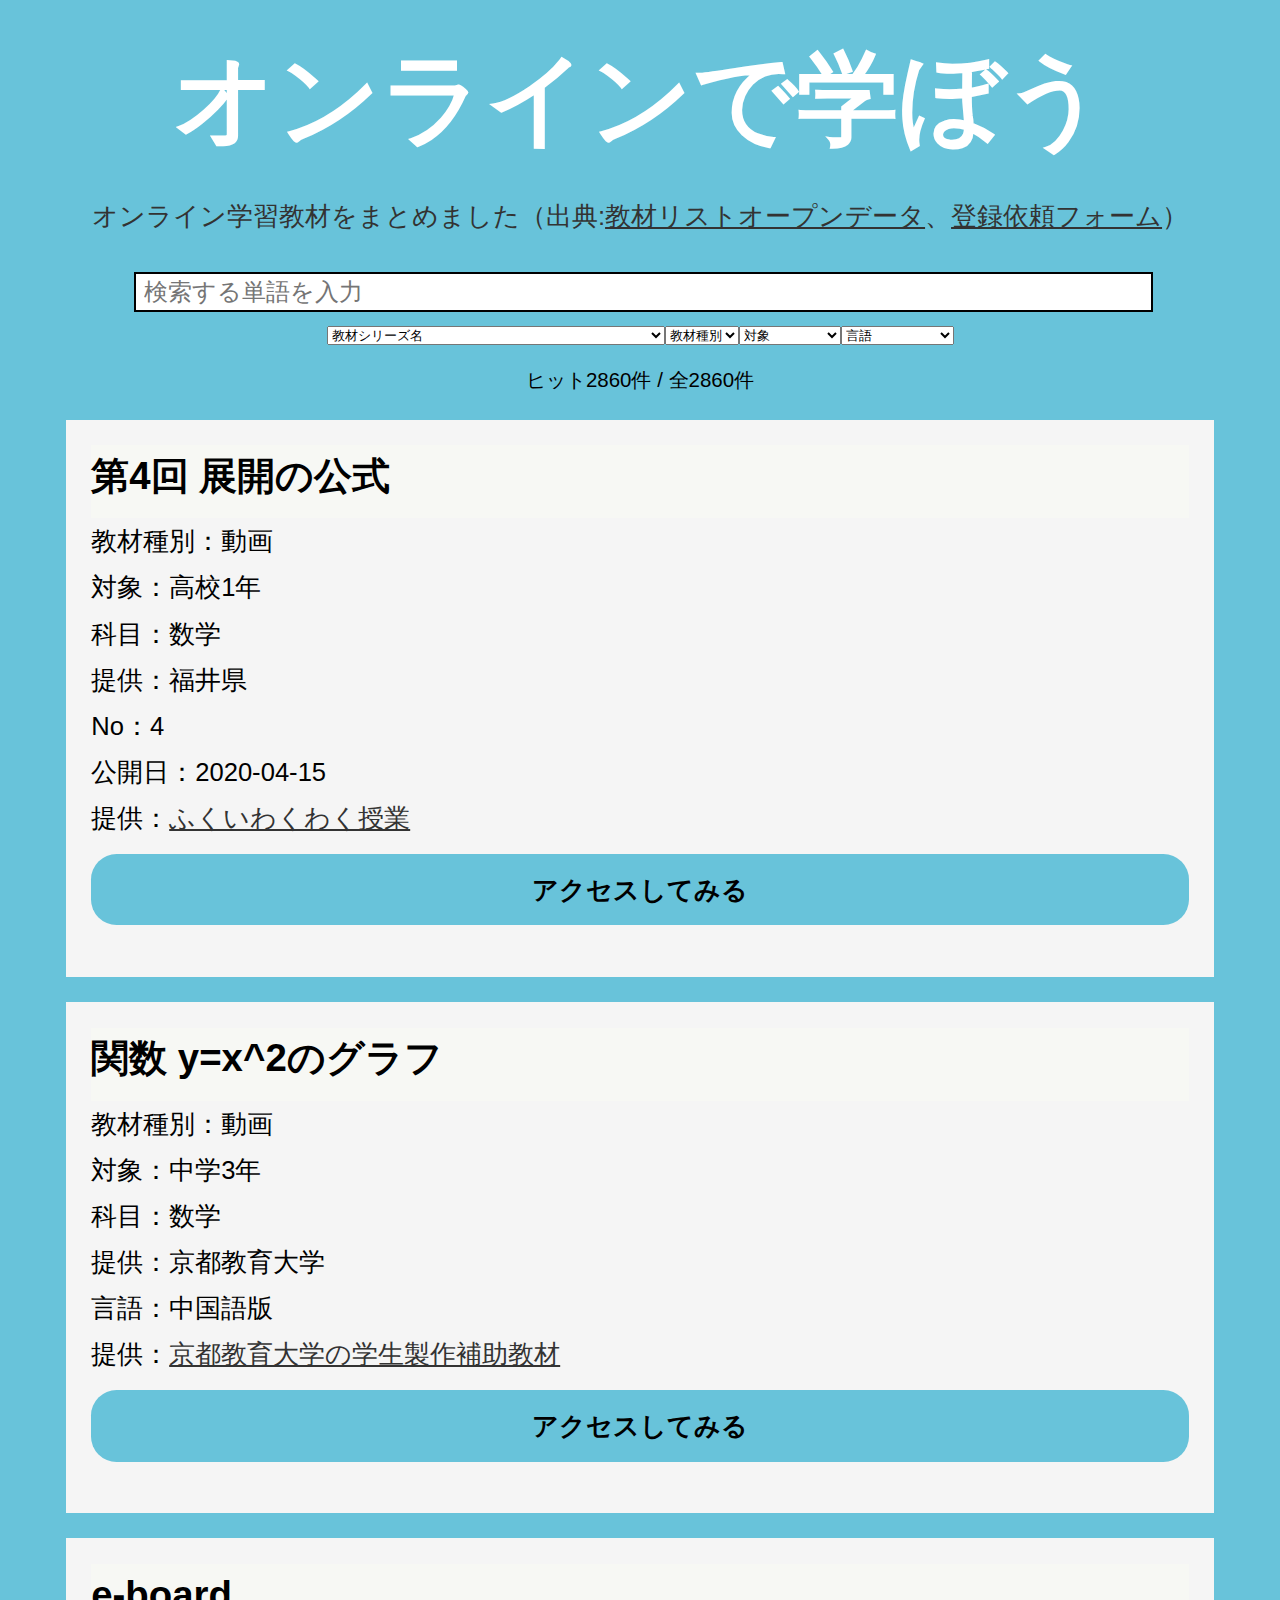
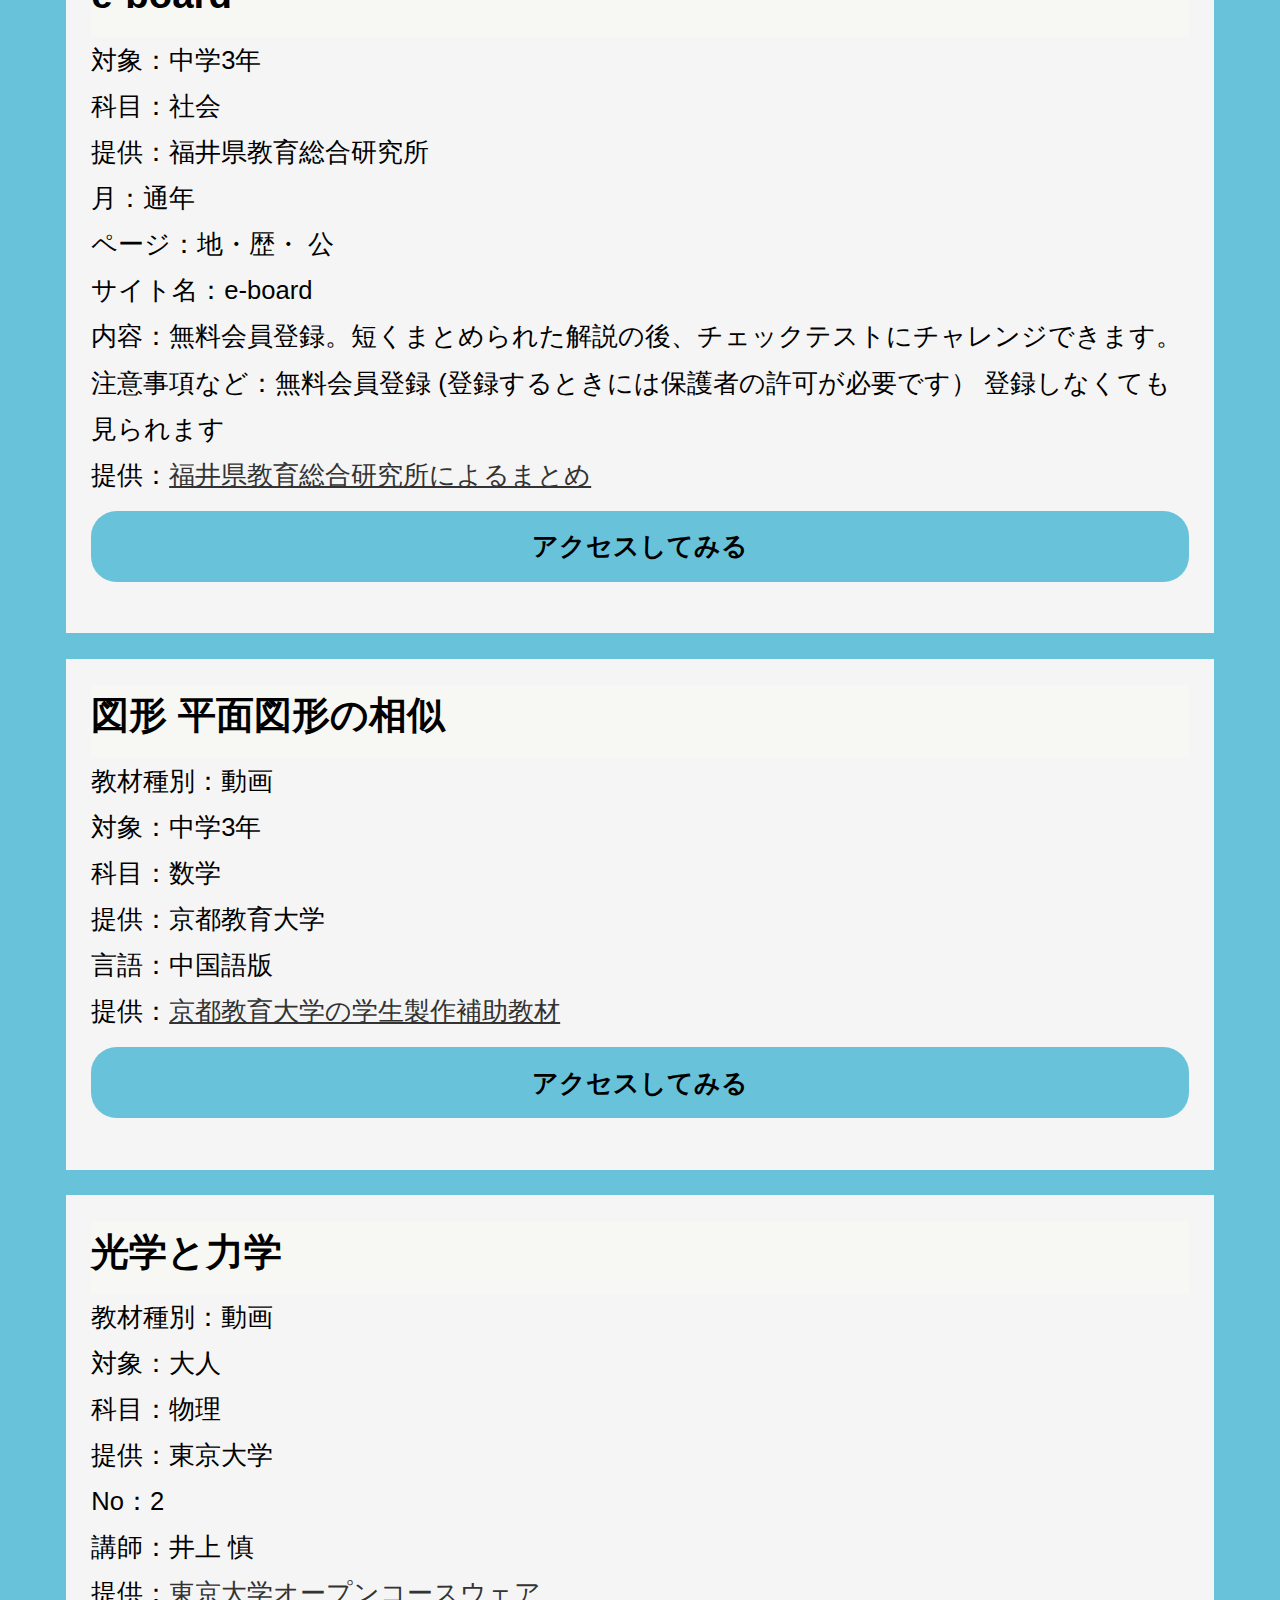
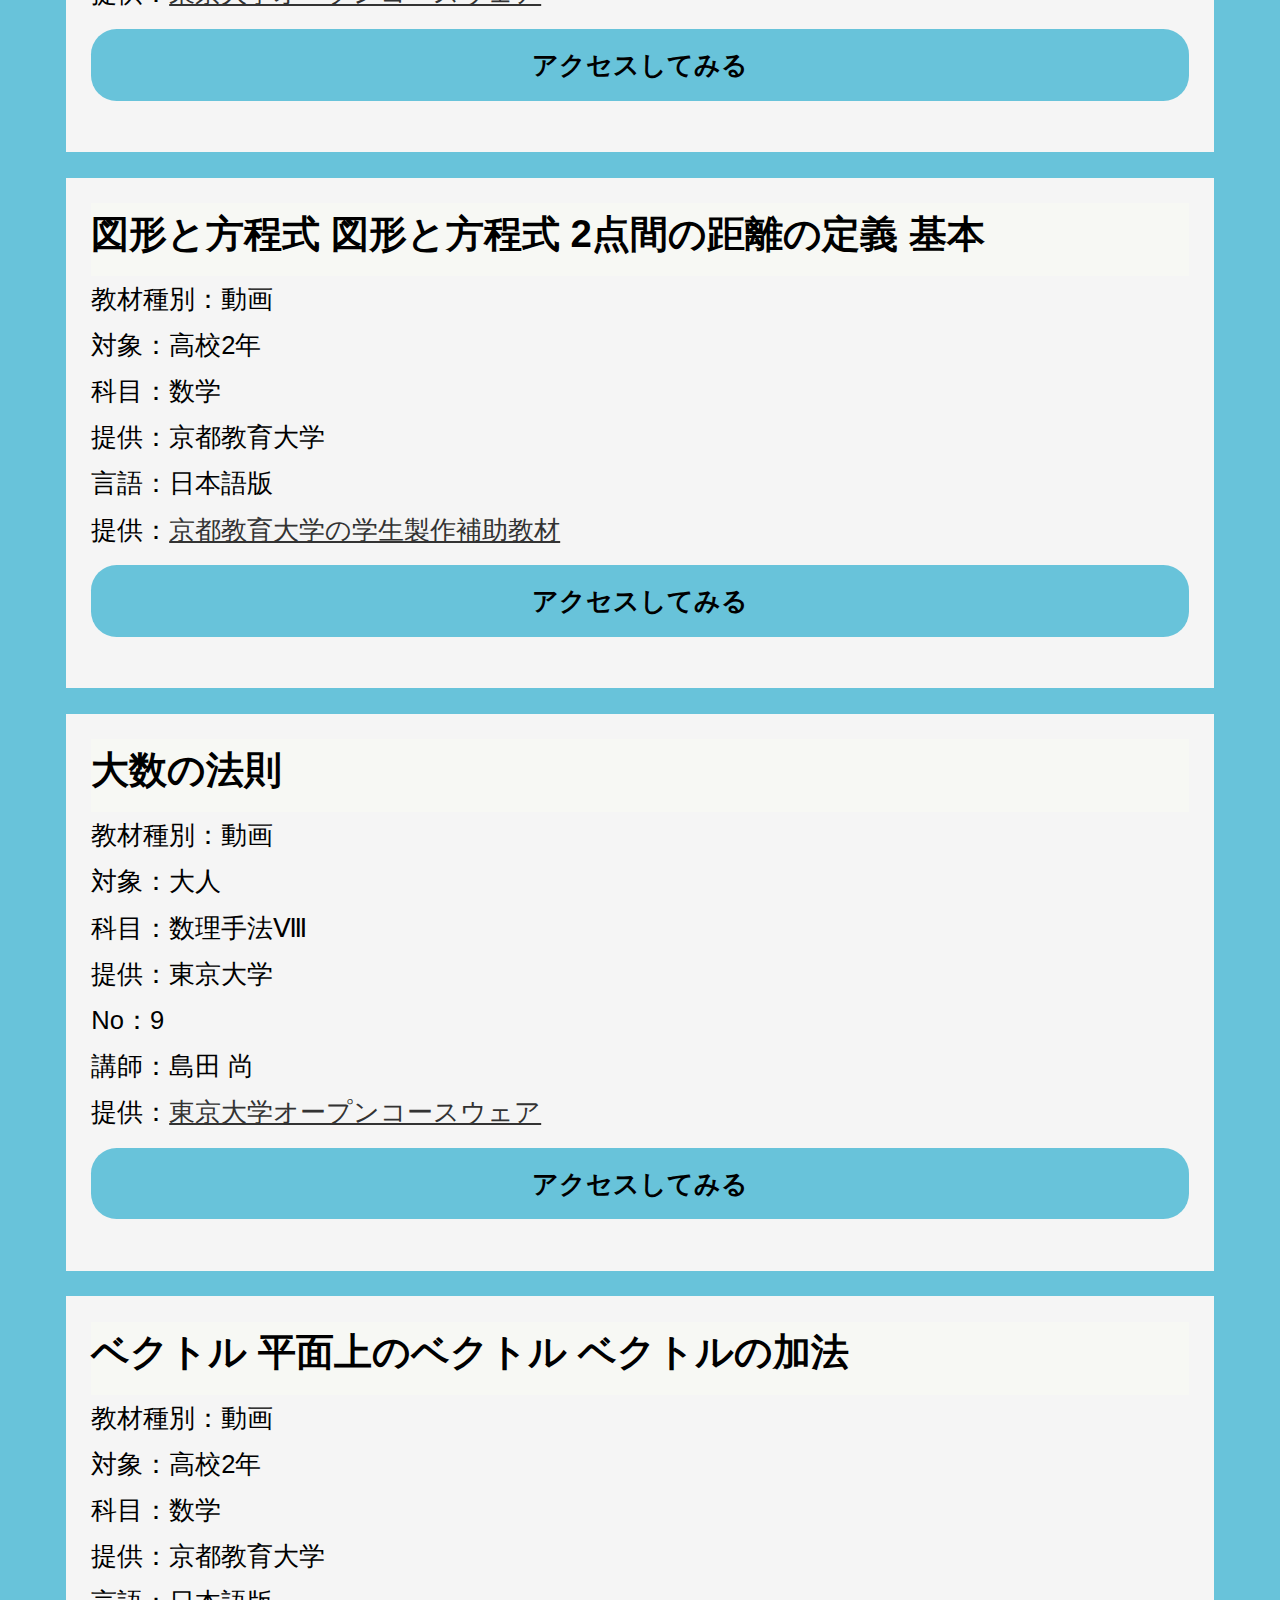
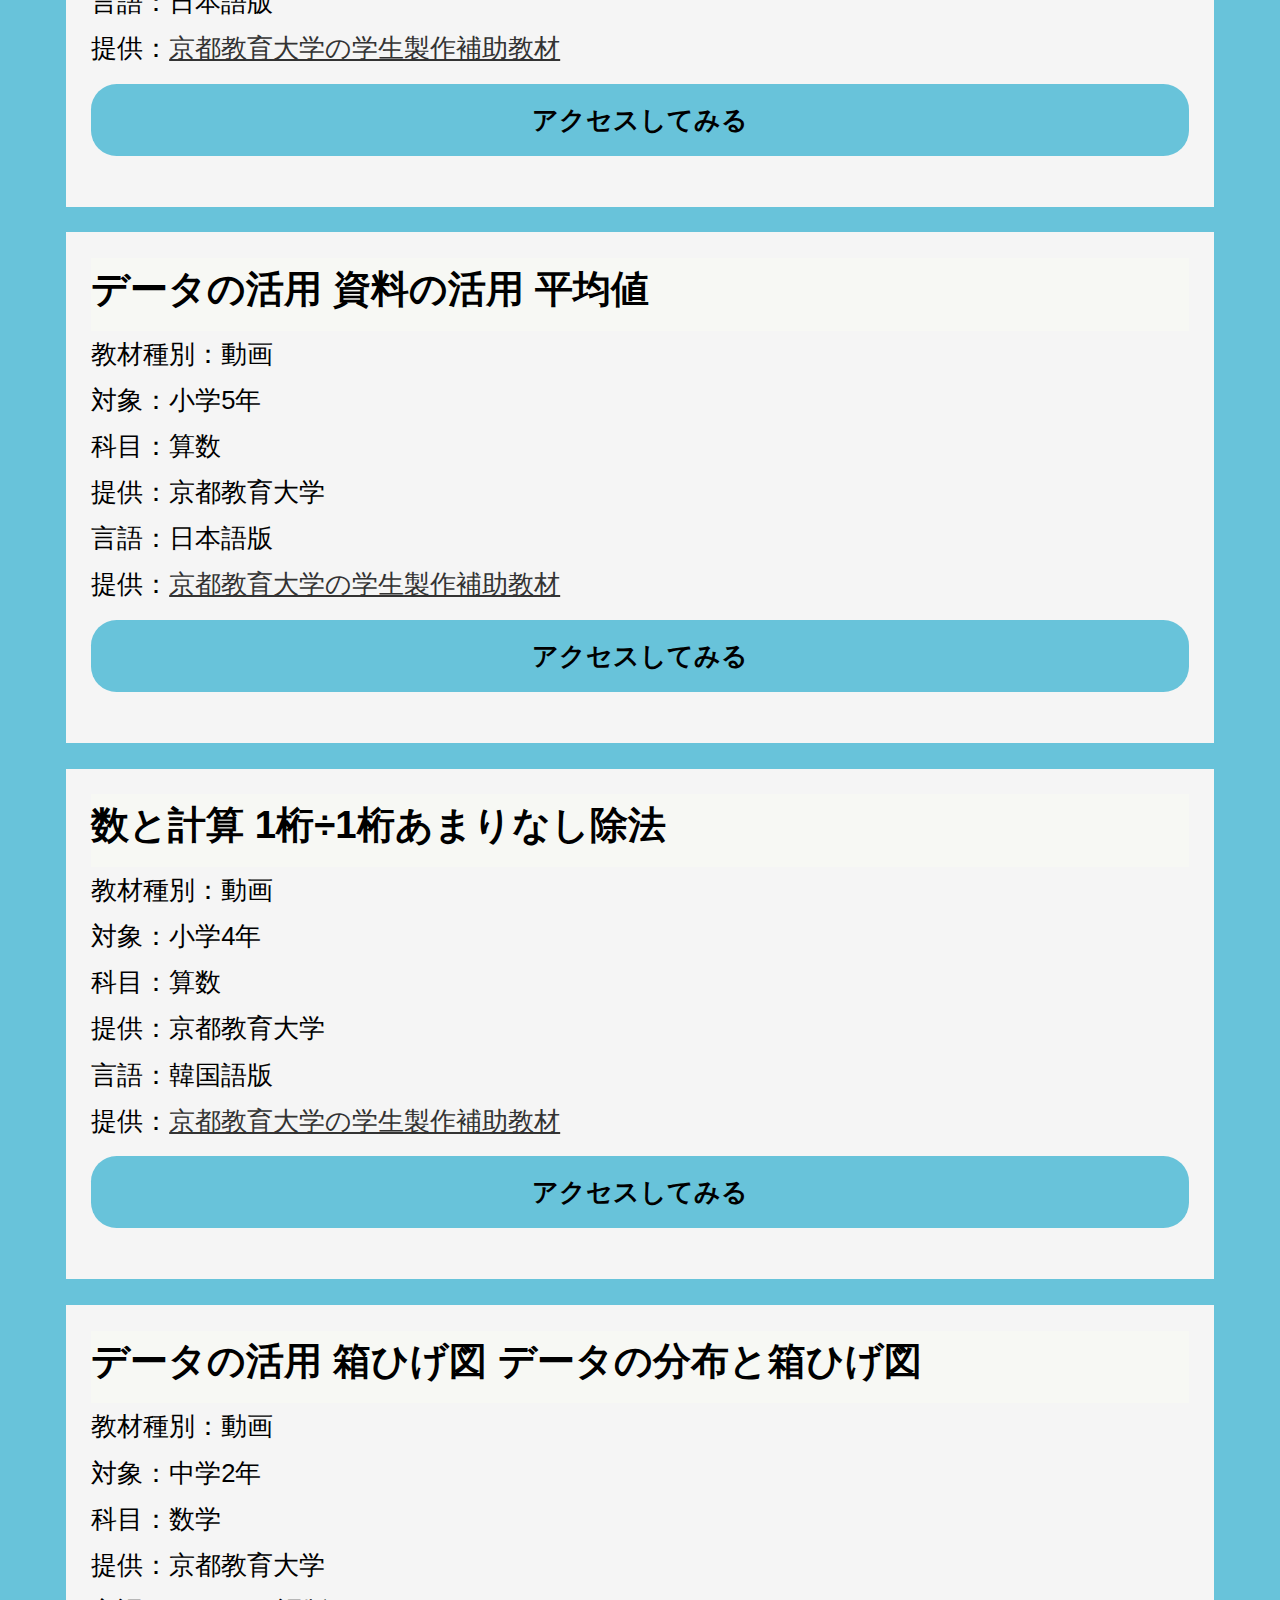
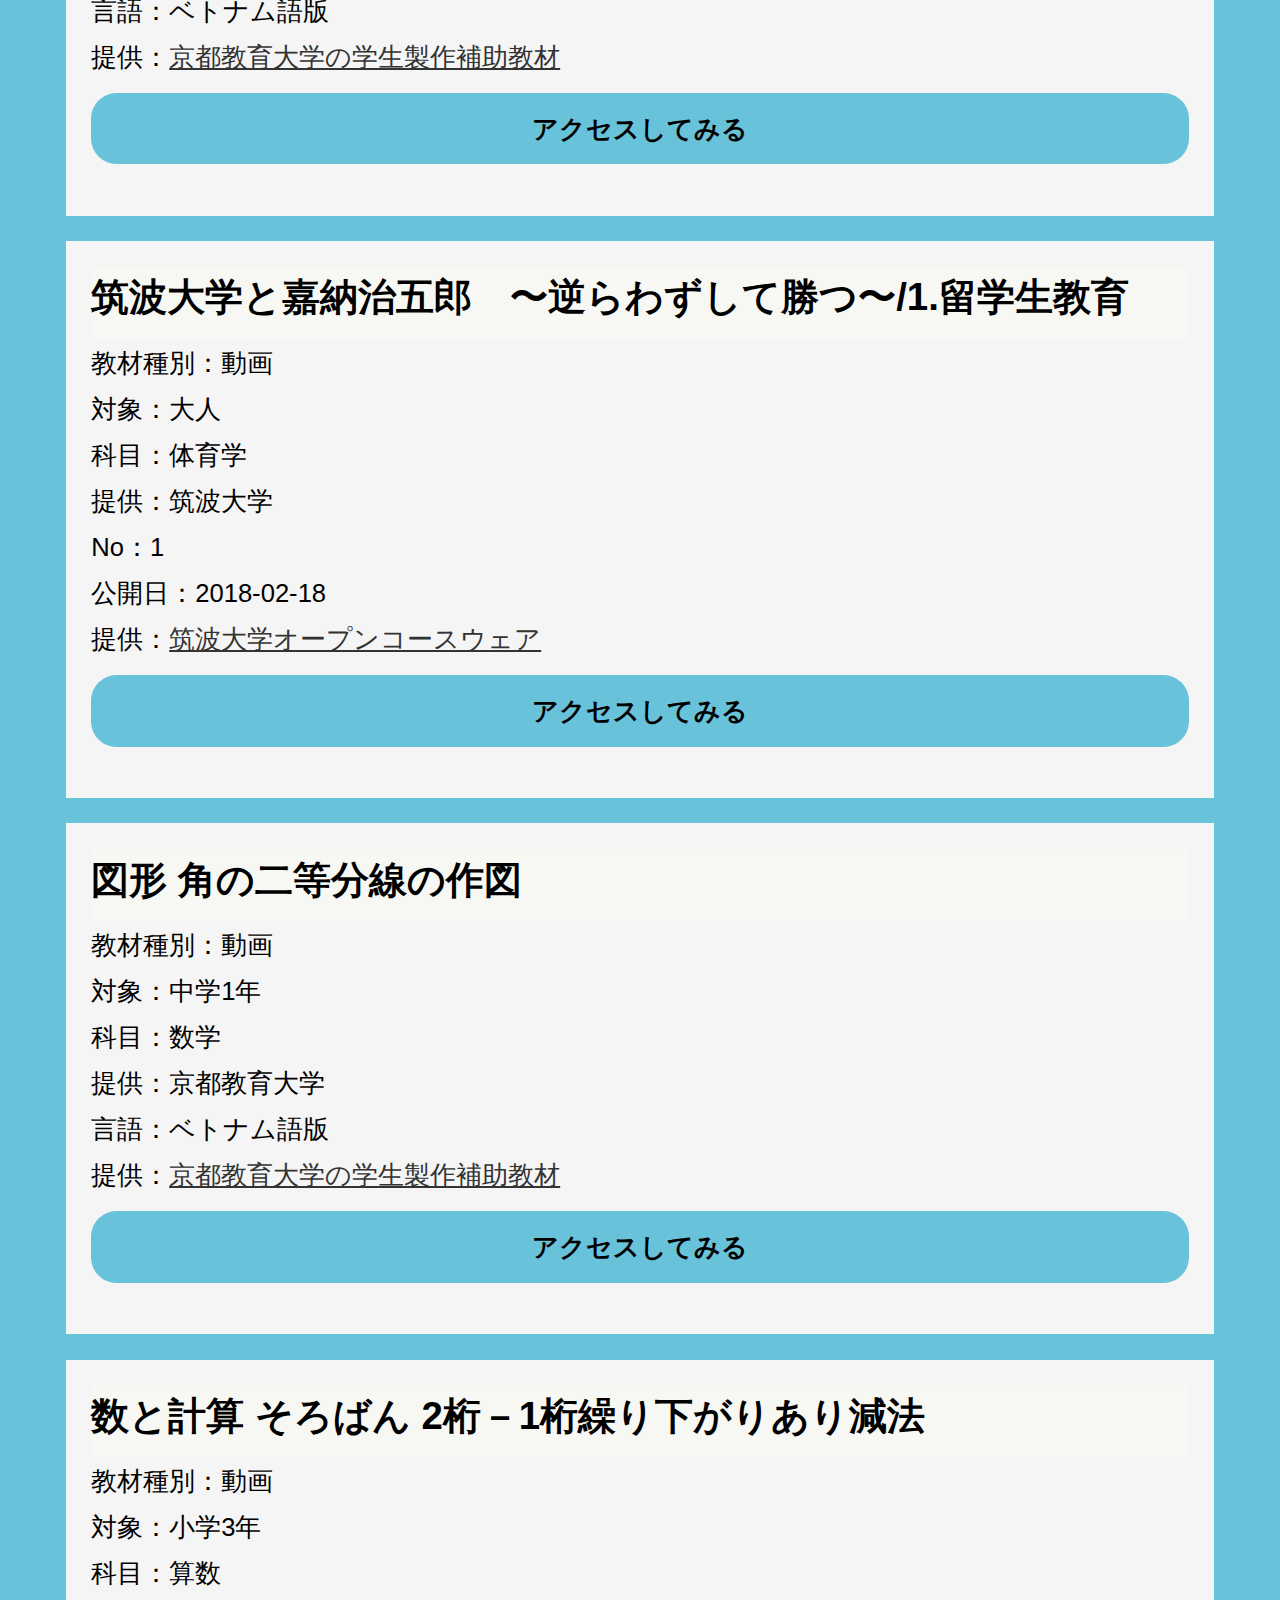
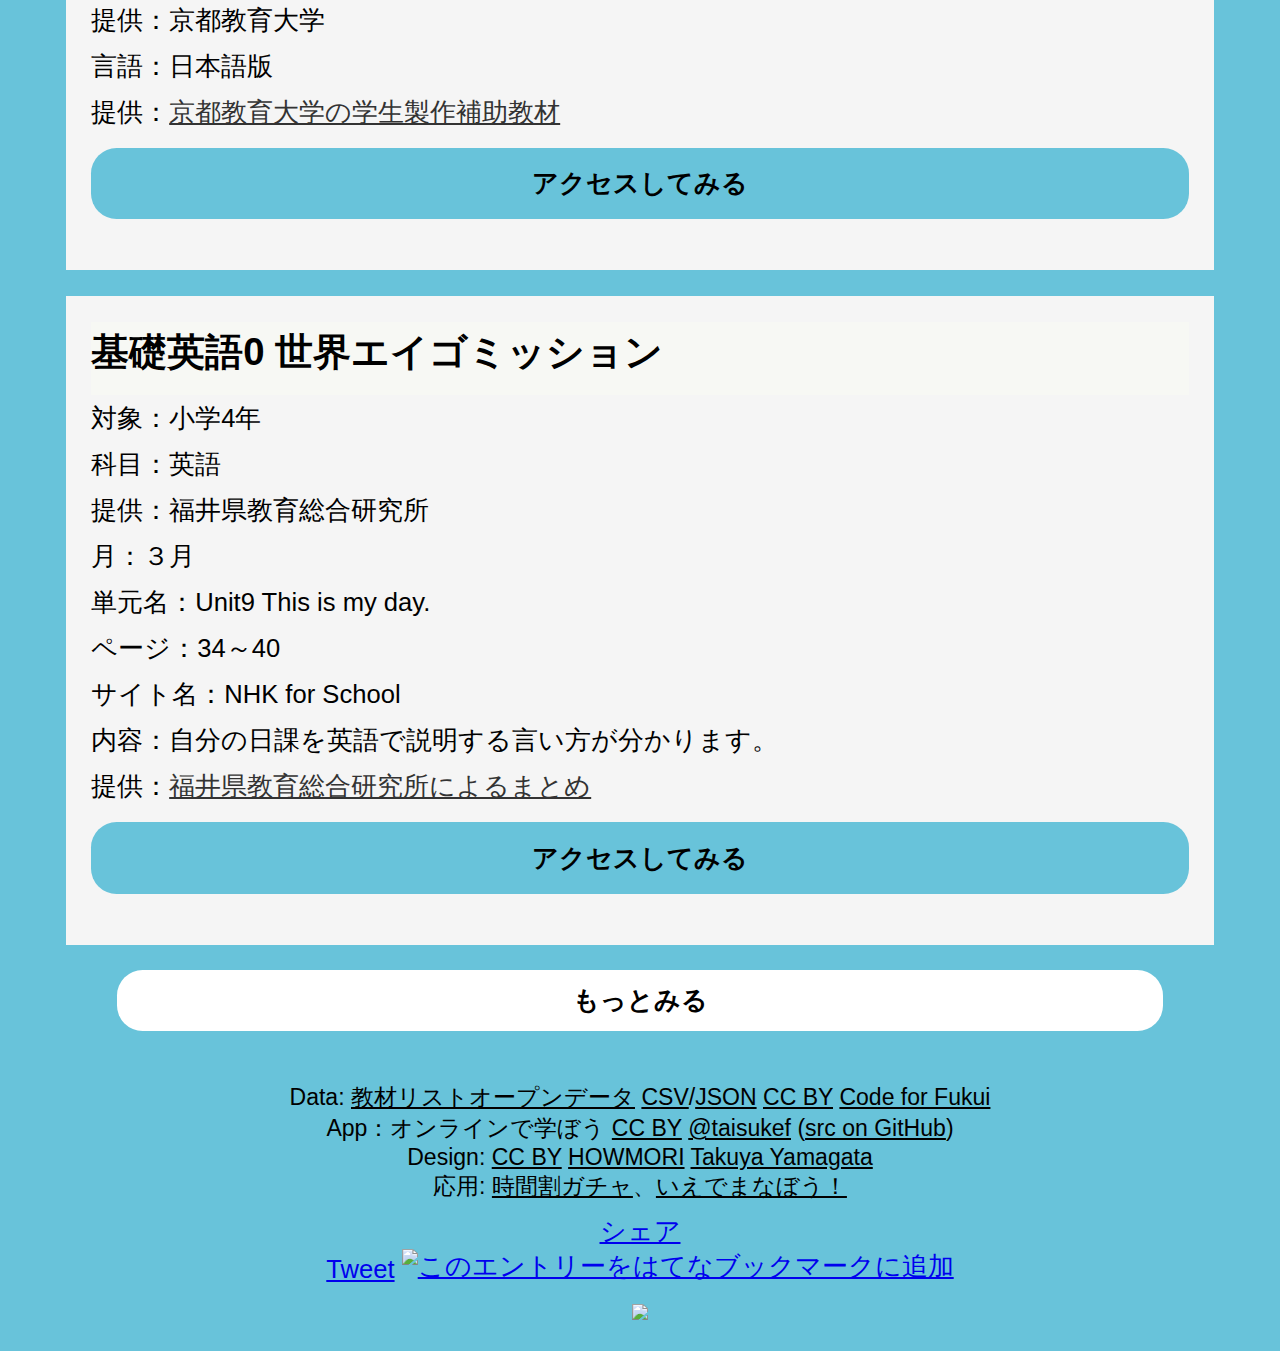
==== search.html @ fa799ca4 "アプリ追加、オンラインで学ぼう" ====
<!DOCTYPE html><html><head>
<!-- Global site tag (gtag.js) - Google Analytics -->
<script async src="https://www.googletagmanager.com/gtag/js?id=UA-162505036-1"></script>
<script>
window.dataLayer = window.dataLayer || [];
function gtag(){dataLayer.push(arguments);}
gtag('js', new Date());
gtag('config', 'UA-162141832-2');
</script>
<meta charset="utf-8"/>
<title>オンラインで学ぼう</title>
<meta property="og:title" content="オンラインで学ぼう"/>
<meta property="og:description" content="オンライン学習教材をまとめました（出典:教材リストオープンデータ）"/>
<link rel="icon" type="image/png" href="">
<link rel="apple-touch-icon" href=""/>
<meta name="twitter:card" content="summary_large_image"/>
<meta name="twitter:image" content=""/>
<meta property="og:image" content=""/>
<meta name="viewport" content="width=device-width, initial-scale=1.0"/>
<meta name="format-detection" content="telephone=no"/>
<style>
body {
	font-family: sans-serif;
	font-size: 2vmax;
	margin: 0;
  --main-color: #68C3DA;
	background-color: var(--main-color);
}
input[type=text] {
	max-width: 1000px;
	width: 80vw;
	margin: .5em .2em 0.2em .5em;
	font-size: 24px;
	border: 2px solid black;
	line-height: 1.3em;
	padding: 0.1em .3em;
}
button {
	margin: .5em .2em 0em .2em;
	font-size: 24px;
	border: 2px solid black;
	line-height: 1.3em;
}
h1 {
	margin: 0;
	padding: .3em .3em 0.3em .3em;
	color: white;
	font-size: 8vw;
	text-align: center;
}
.subtitle {
	color: #333;
	font-size: 2vw;
	text-align: center;
}
.subtitle > a {
	color: #333 !important;
	x-text-decoration: none;
}
#selectboxes {
	text-align: center;
}
#total {
	text-align: center;
	font-size: 80%;
	margin-top: 1em;
	margin-bottom: .5em;
}
h2 {
	background-color: #F7F8F4;
	padding: .2em 0em .5em 0em;
	margin: 0;
}
.container {
	max-width: 1200px;
	margin: 0 auto;
}
.item {
	background-color: #F5F5F5;
	padding: 1em;
	margin: 1em;
	line-height: 1.8em;
}
.item a {
	color: #333 !important;
}
.url {
	background-color: var(--main-color);
	border-radius: 2vw;
	font-weight: bold;
	text-align: center;
	padding: .5em;
	margin-top: .5em;
	margin-bottom: 1em;
}
.url > a {
	display: block;
	text-decoration: none;
	color: black !important;
}
.searchboxid {
	margin-top: 1em;
	text-align: center;
}
.sitedesc {
	font-size: 80%;
	display: inline-block;
}
.sitedesc > a {
	color: black !important;
}
.description {
}
.tags {
	text-align: center;
	margin: .6em;
}
.tags > div {
	display: inline-block;
	border: 1px solid black;
	padding: 0 .3em;
	font-size: 80%;
	line-height: 1.8em;
	background-color: white;
	margin: .5em 0.2em;
	cursor: pointer;
}
#morebtn {
	display: none;
	background-color: white;
	border-radius: 2vw;
	font-weight: bold;
	text-align: center;
	padding: .5em;
	margin: .5em 3em 2em 3em;
	cursor: pointer;
}
/* footer */
#src {
	margin: .5em;
	text-align: center;
	font-size: 90%;
}
#src a {
	color: black !important;
}
#note {
	font-size: 70%;
	margin: 1em;
}
#note a {
	color: black !important;
}
#share {
	margin: 0 1em;
	text-align: center;
}
#share > * {
  vertical-align: bottom;
}
#fb-share-button {
	display: inline-block;
	margin: .1em;
}
#qrcodecontainer {
	text-align: center;
	margin-top: 0.5em;
	margin-bottom: 1em;
}
</style>
<script type='module'>

import util from './util.mjs'

window.onload = async function() {
  const url = 'data/funs.csv'
  const data = await util.fetchCSVtoJSON(url)
	console.log(data)

	const IGNORE_NAMES = [ '教材ID', '提供URL', '機材', 'キーボード', '月', '注意事項など', 'No', '提供' ]
	const SPLIT = [ '対象' ]
	const SORT_KEY = { '対象': "小中高特大", '言語': '日英中韓' }
	for (const name in data[0]) {
		if (IGNORE_NAMES.indexOf(name) >= 0)
			continue
		const list = []
		for (const d of data) {
			const v = d[name]
			if (v && v.length > 0) {
				if (SPLIT.indexOf(name) >= 0) {
					const v2 = v.split('/')
					for (const v3 of v2) {
						if (list.indexOf(v3) == -1) {
							list.push(v3)
						}
					}
				} else {
					if (list.indexOf(v) == -1) {
						list.push(v)
					}
				}
			}
		}
		const sortkey = SORT_KEY[name]
		if (sortkey) {
			console.log(name, sortkey)
			list.sort((a, b) => {
				const n = sortkey.indexOf(a.charAt(0))
				const m = sortkey.indexOf(b.charAt(0))
				if (n != m) {
					if (n >= 0 && m >= 0) {
						return n - m
					} else if (n < 0) {
						return 1
					} else if (m < 0) {
						return -1
					}
				}
				if (a > b) {
					return 1
				} else if (a < b) {
					return -1
				}
				return 0
			})
		} else {
			//list.sort()
		}
		list.unshift(name)
		if (list.length > 1 && list.length < 30) {
			const sel = document.createElement("select")
			for (const v of list) {
				const opt = document.createElement('option')
				opt.textContent = v
				sel.appendChild(opt)
			}
			selectboxes.appendChild(sel)
		}
	}

	util.shuffle(data)

	const show = function() {
		const key = searchbox.value
		main.innerHTML = ''

		let hash = key
		document.location.hash = hash.length > 0 ? '#' + encodeURIComponent(hash) : ""

		const items = []
		A: for (const d of data) {
			if (key) {
				const keys = key.replace(/　/g, ' ').split(' ')
				for (const k of keys) {
					let flg = false
					for (const name in d) {
						if (d[name].indexOf(k) >= 0) {
							flg = true
							break
						}
					}
					if (!flg)
						continue A
				}
			}
			for (let i = 0; i < selectboxes.children.length; i++) {
				const sel = selectboxes.children[i]
				if (sel.selectedIndex > 0) {
					const v = sel.value
					const v2 = d[sel.children[0].value]
					if (!v2 || v2.indexOf(v) == -1) {
						continue A
					}
				}
			}
			items.push(d)
		}
		const nppage = 15
		for (let i = 0; i < items.length; i++) {
			const d = items[i]
			
			const div = document.createElement('div')
			div.className = "item"

			const excepts = [ 'タイトル', 'URL', '提供URL', '教材シリーズ名', '教材ID' ]
			const s = []
			s.push(`<h2>${d['タイトル']}</h2>`)
			for (const name in d) {
				if (excepts.indexOf(name) >= 0)
					continue
				const v = d[name]
				if (v)
					s.push(`<div class=from>${name}：${v}</div>`)
			}
			s.push(`<div class=from>提供：<a href=${d['提供URL']}>${d['教材シリーズ名']}</a></div>`)
			s.push(`<div class=url><a href=${d['URL']}>アクセスしてみる</a></div>`)
			div.innerHTML = s.join("")
				
			div.style.display = i < nppage ? "block" : "none"
			main.appendChild(div)
		}
		morebtn.cnt = nppage
		morebtn.style.display = items.length > nppage ? "block" : 'none'
		morebtn.onclick = function() {
			let cnt = 0
			for (let i = 0; i < nppage; i++) {
				const c = main.children[this.cnt + i]
				if (c) {
					c.style.display = "block"
					cnt++
				}
			}
			this.cnt += cnt
			console.log(cnt, this.cnt, )
			this.style.display = this.cnt == items.length ? "none" : "block"
		}

		total.textContent = `ヒット${items.length}件 / 全${data.length}件`
	}
	searchbox.onkeyup = searchbox.onchange = show
	searchbox.onfocus = function() {
		this.select()
	}
	if (window['btnclear']) {
		btnclear.onclick = function() {
			searchbox.value = ''
			show()
		}
	}

	let chkflg = false
	if (document.location.hash.length > 1) {
		let key = decodeURIComponent(document.location.hash.substring(1))
		/*
		for (const chk in chktarget) {
			const chkbox = document.getElementById(chk)
			const lbl = chkbox.parentElement.textContent
			if (key.endsWith(" " + lbl)) {
				key = key.substring(0, key.length - 1 - lbl.length)
				chkbox.checked = true
				chkflg = true
			}
		}
		*/
		searchbox.value = key
	}
	show()

	for (let i = 0; i < selectboxes.children.length; i++) {
		const sel = selectboxes.children[i]
		sel.onchange = show
	}
}

</script>
</head>
<body>

<div class='header'>
	<h1 id='title'>オンラインで学ぼう</h1>
	<div class='subtitle'>オンライン学習教材をまとめました（出典:<a href='https://fukuno.jig.jp/2820'>教材リストオープンデータ</a>、<a href=https://docs.google.com/forms/d/e/1FAIpQLSexXFzBwSFQ-ruuooF_DsOmAZbGn3v1PmD8Ldv-ZPfm9lFojg/viewform>登録依頼フォーム</a>）</div>
</div>

<div class="container">
<div class="searchboxid">
	<input type='text' id='searchbox' placeholder="検索する単語を入力">
</div>
<div id="selectboxes"></div>
<div id='total'></div>
<div id="main"></div>
<div id='morebtn'>もっとみる</div>

<div id="note"></div>


<div id="src">
Data: <a href=https://fukuno.jig.jp/2820>教材リストオープンデータ</a> <a href=https://code4fukui.github.io/timetable/data/funs.csv>CSV</a>/<a href=https://code4fukui.github.io/timetable/data/funs.json>JSON</a> <a href=https://creativecommons.org/licenses/by/4.0/deed.ja>CC BY</a> <a href=https://github.com/code4fukui/>Code for Fukui</a><br>
App：オンラインで学ぼう <a href=https://creativecommons.org/licenses/by/4.0/deed.ja>CC BY</a> <a href='https://fukuno.jig.jp/'>@taisukef</a> (<a href=https://github.com/code4fukui/timetable>src on GitHub</a>)<br>
Design: <a href=https://creativecommons.org/licenses/by/4.0/deed.ja>CC BY</a> <a href=https://howmori.org/>HOWMORI</a> <a href=https://twitter.com/howmori>Takuya Yamagata</a><br>
応用: <a href=https://code4fukui.github.io/timetable/>時間割ガチャ</a>、<a href=https://applepedlar.github.io/iemana/>いえでまなぼう！</a><br>
</div>

<div id='share'>
	<div id="fb-root"></div>
	<script async defer crossorigin="anonymous" src="https://connect.facebook.net/ja_JP/sdk.js#xfbml=1&version=v6.0&appId=214172318638956&autoLogAppEvents=1"></script>
	<div class="fb-share-button" data-href="https://code4fukui.github.io/timetable/search.html" data-layout="button_count" data-size="small"><a target="_blank" href="https://www.facebook.com/sharer/sharer.php?u=https%3A%2F%2Fcode4fukui.github.io%2Ftimetable%2Fsearch.html&amp;src=sdkpreparse" class="fb-xfbml-parse-ignore">シェア</a></div>
	<a href="https://twitter.com/share?ref_src=twsrc%5Etfw" class="twitter-share-button" data-show-count="false">Tweet</a><script async src="https://platform.twitter.com/widgets.js" charset="utf-8"></script>
	<a href="https://b.hatena.ne.jp/entry/s/code4fukui.github.io/timetable/search.html" class="hatena-bookmark-button" data-hatena-bookmark-layout="basic-label-counter" data-hatena-bookmark-lang="ja" title="このエントリーをはてなブックマークに追加"><img src="https://b.st-hatena.com/images/v4/public/entry-button/button-only@2x.png" alt="このエントリーをはてなブックマークに追加" width="20" height="20" style="border: none;" /></a><script type="text/javascript" src="https://b.st-hatena.com/js/bookmark_button.js" charset="utf-8" async="async"></script>
	<div id=qrcodecontainer><img id=qrcode><script>addEventListener("load", () => qrcode.src = "https://chart.apis.google.com/chart?chs=140x140&cht=qr&chl=" + encodeURIComponent(document.location))</script></div>
</div>

</body>
</html>
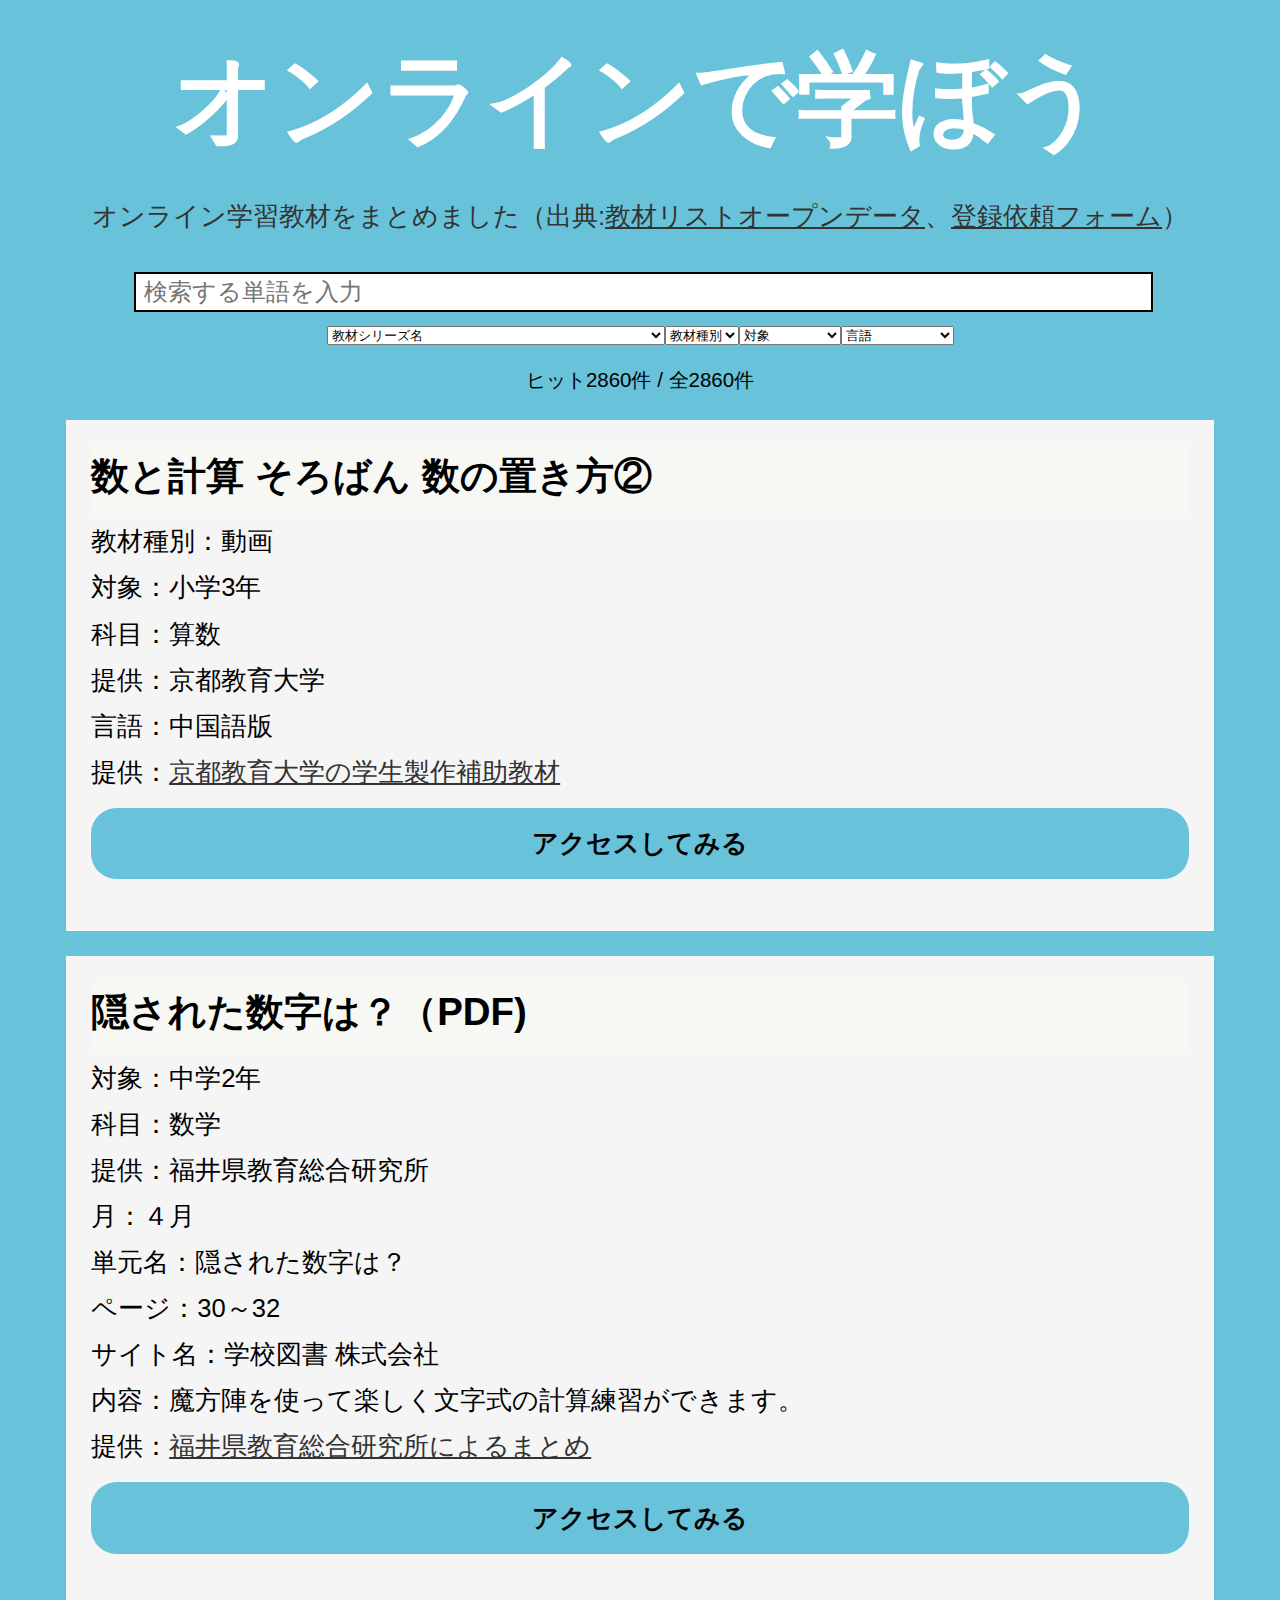
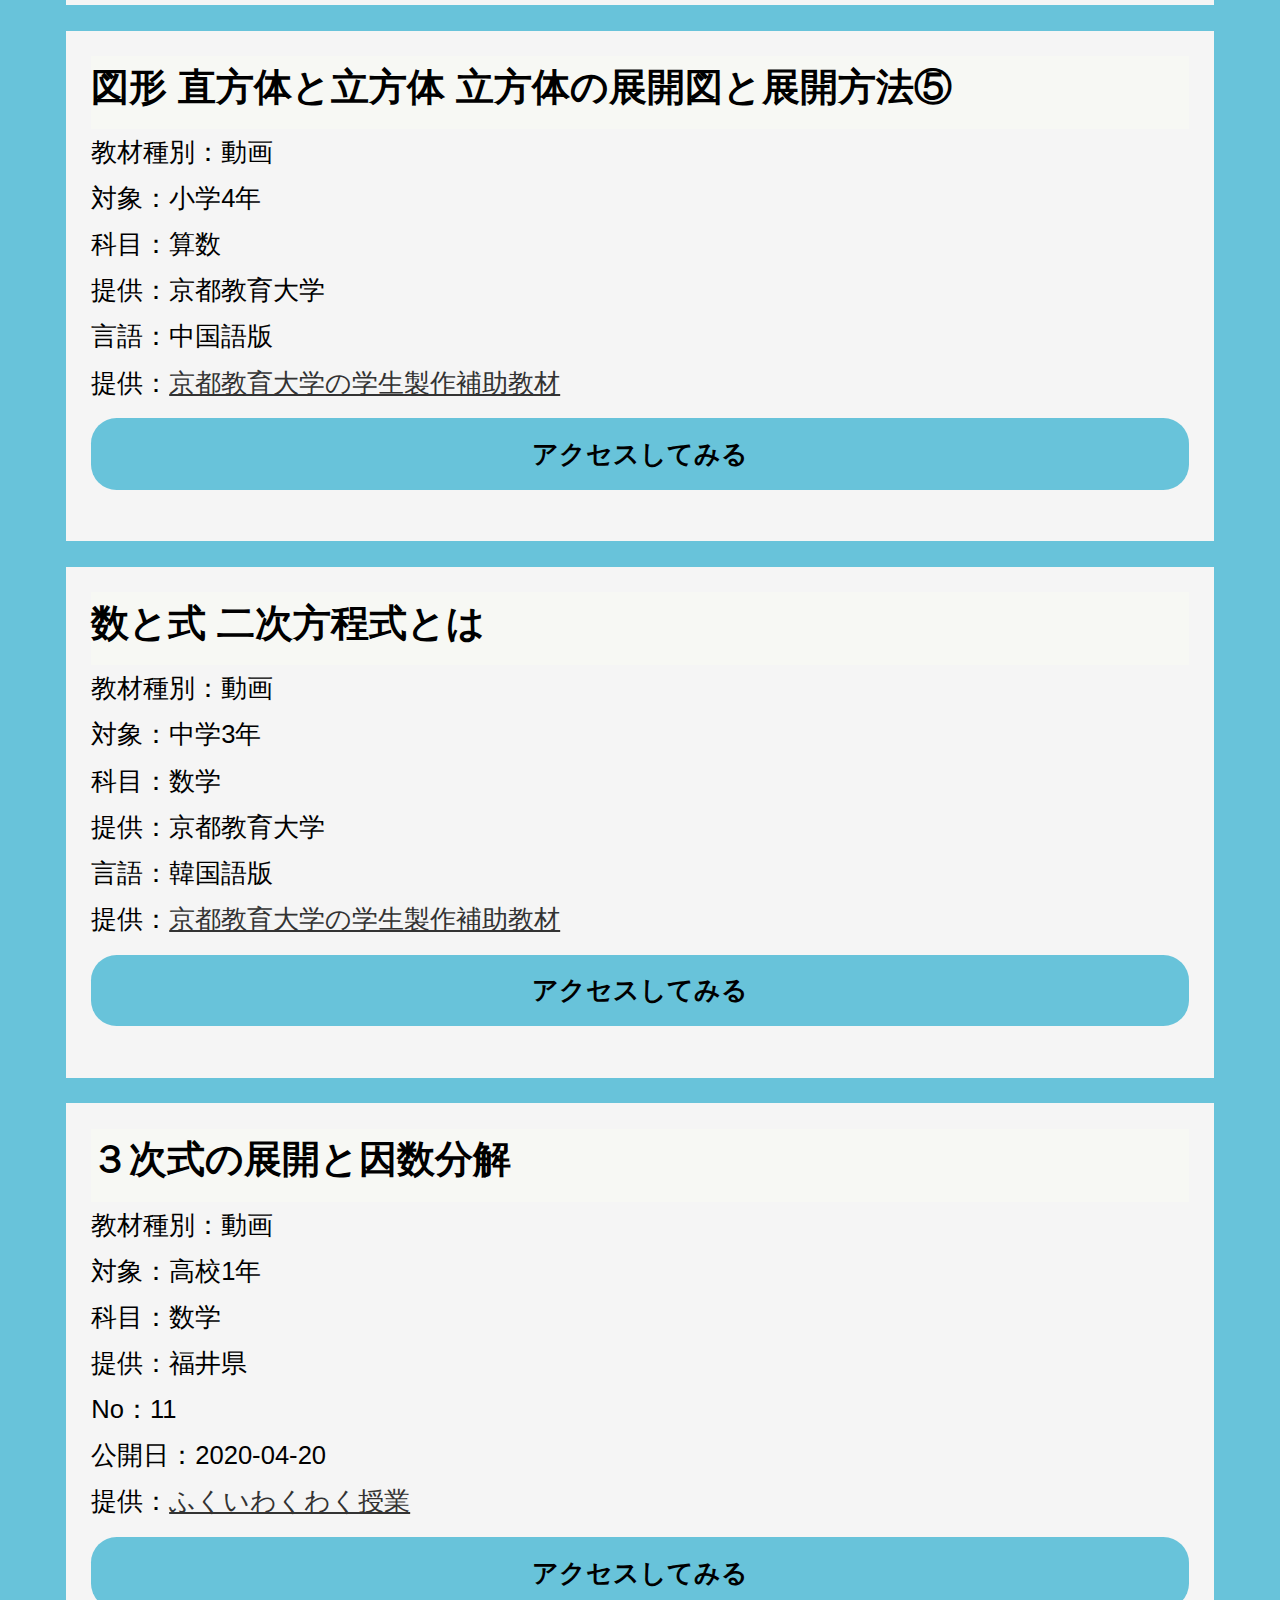
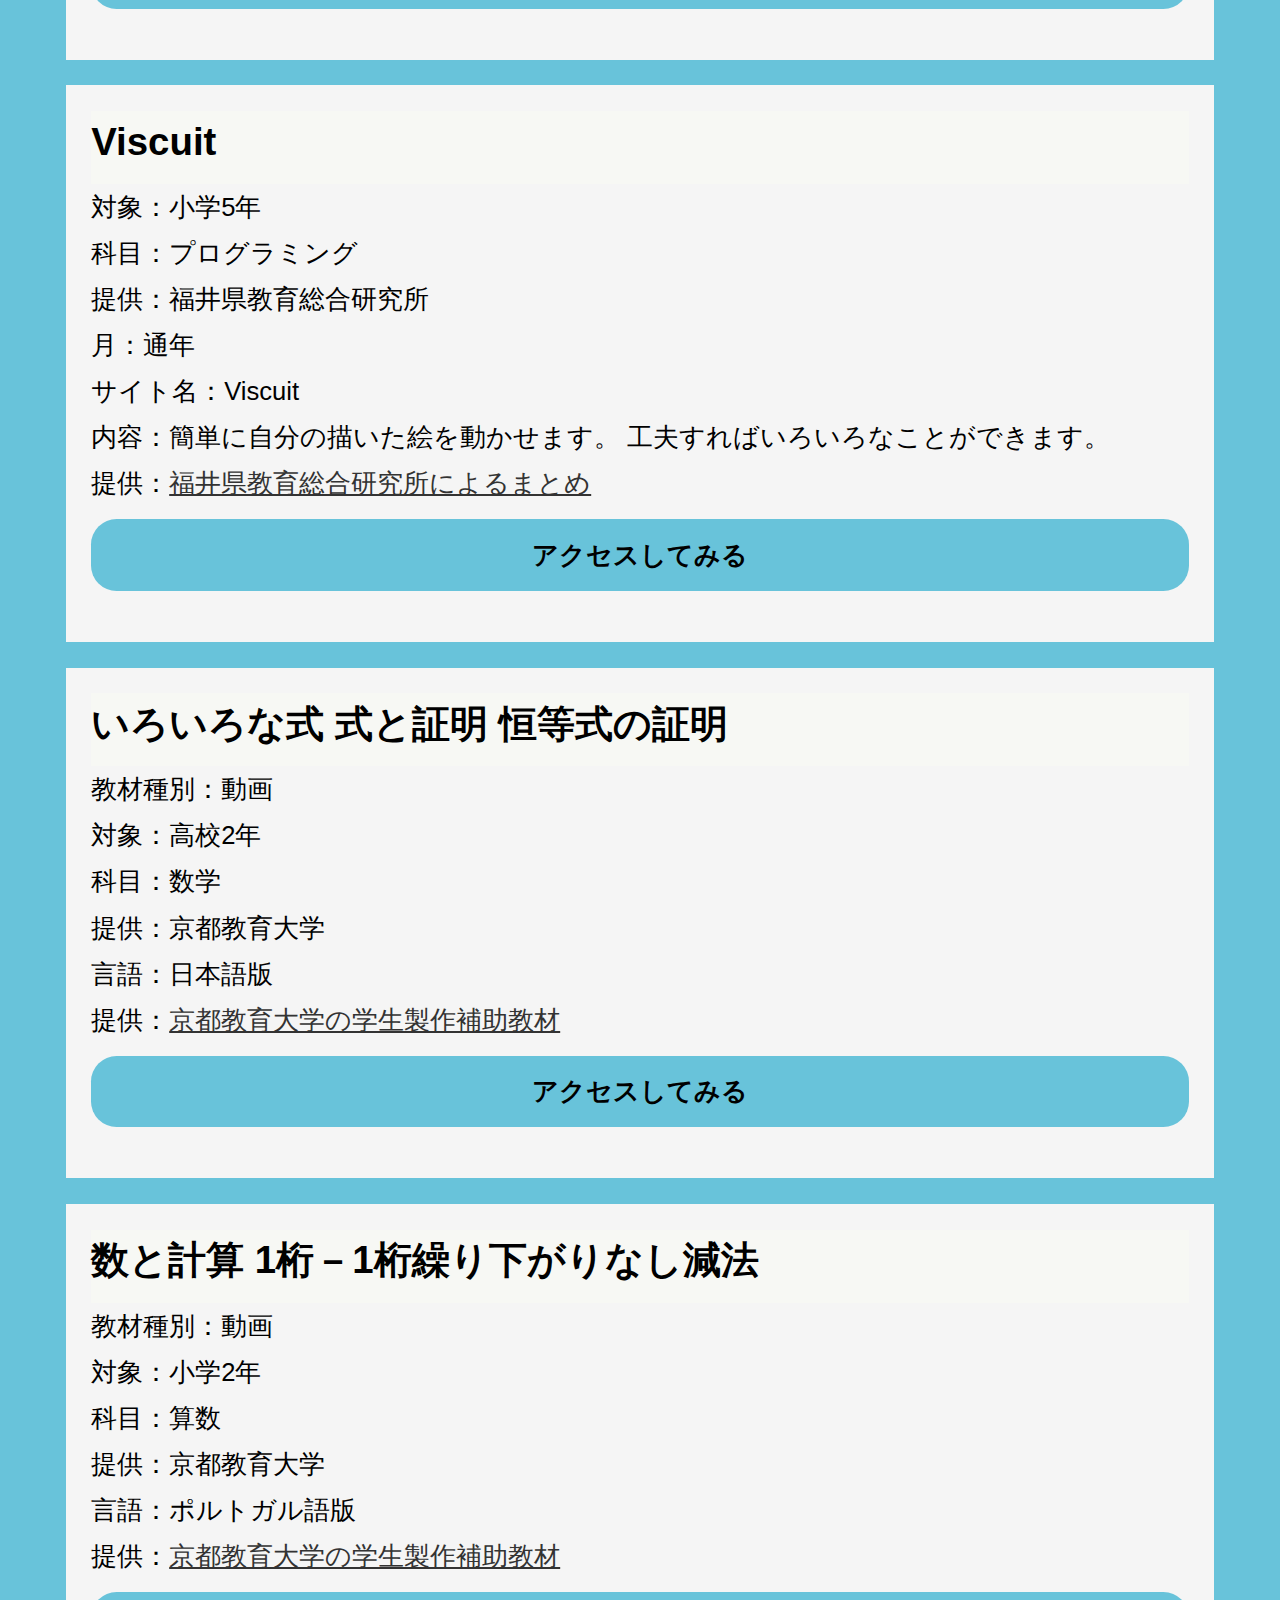
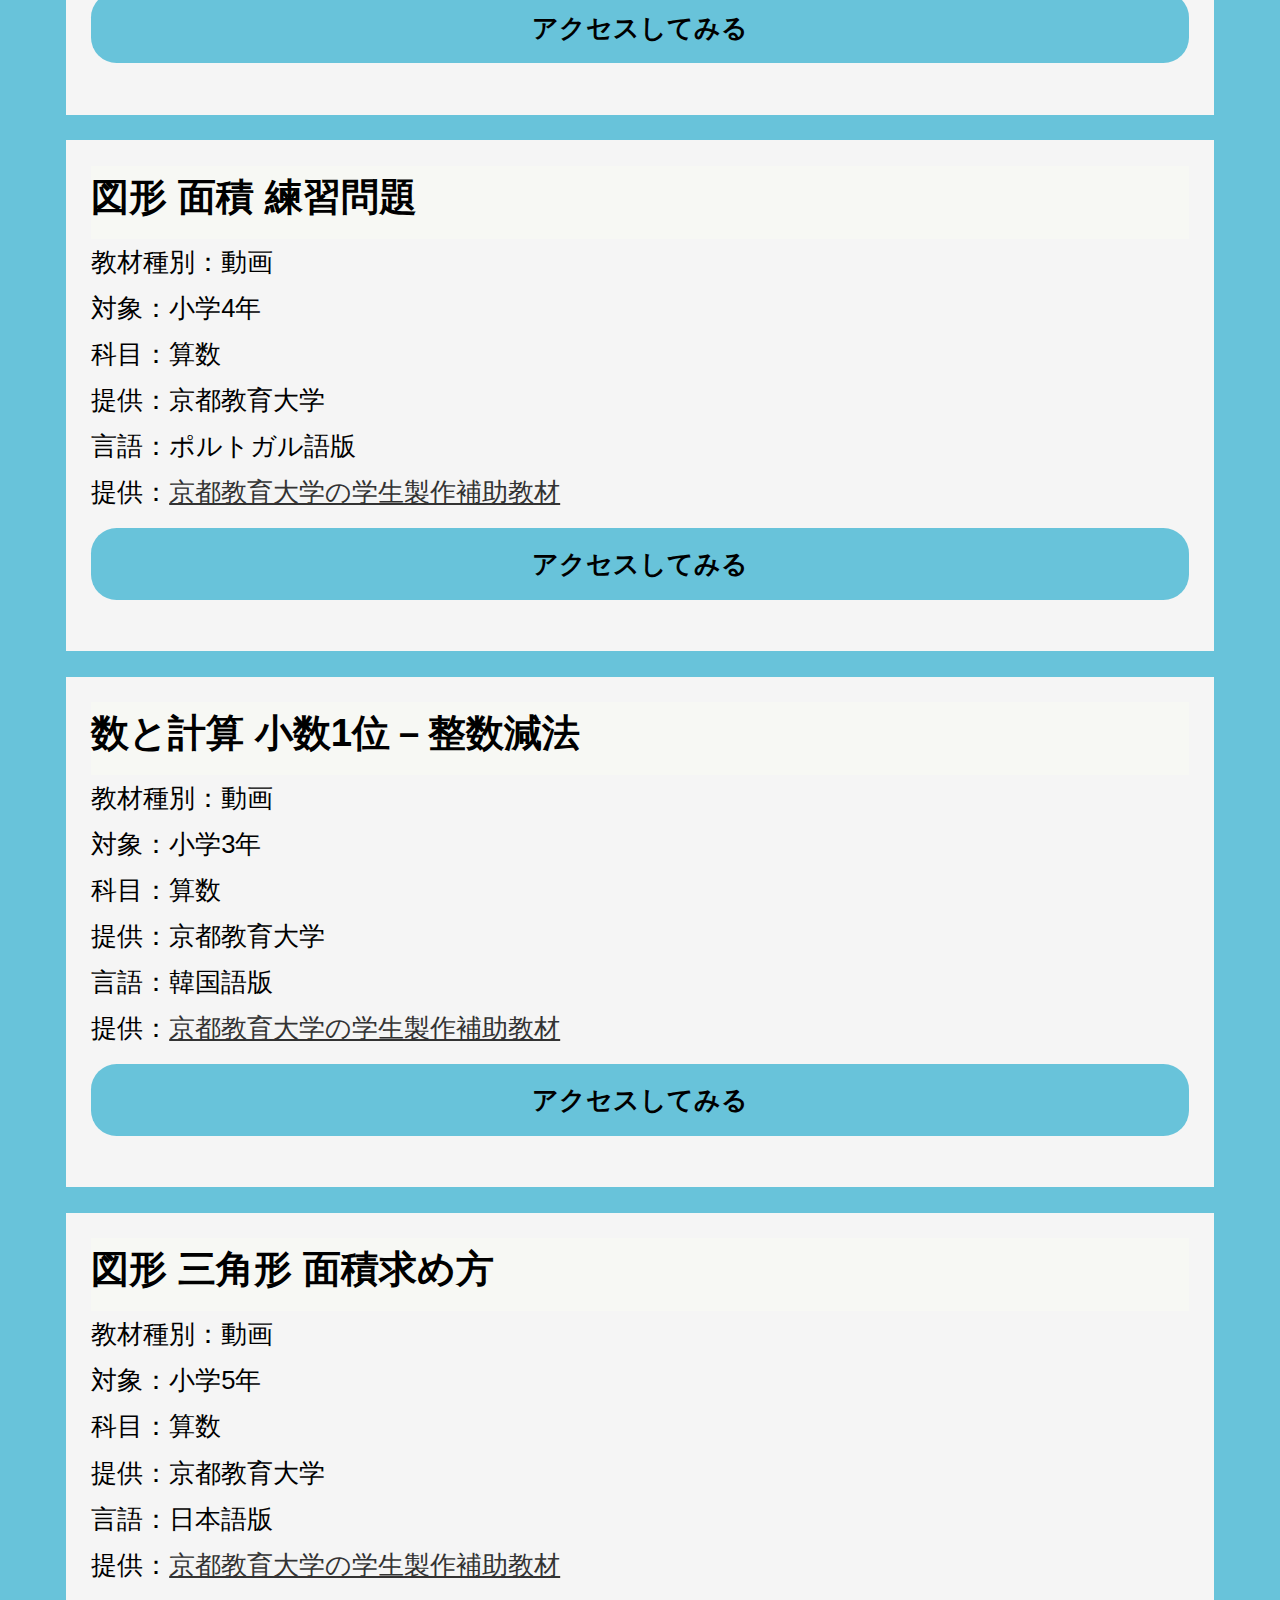
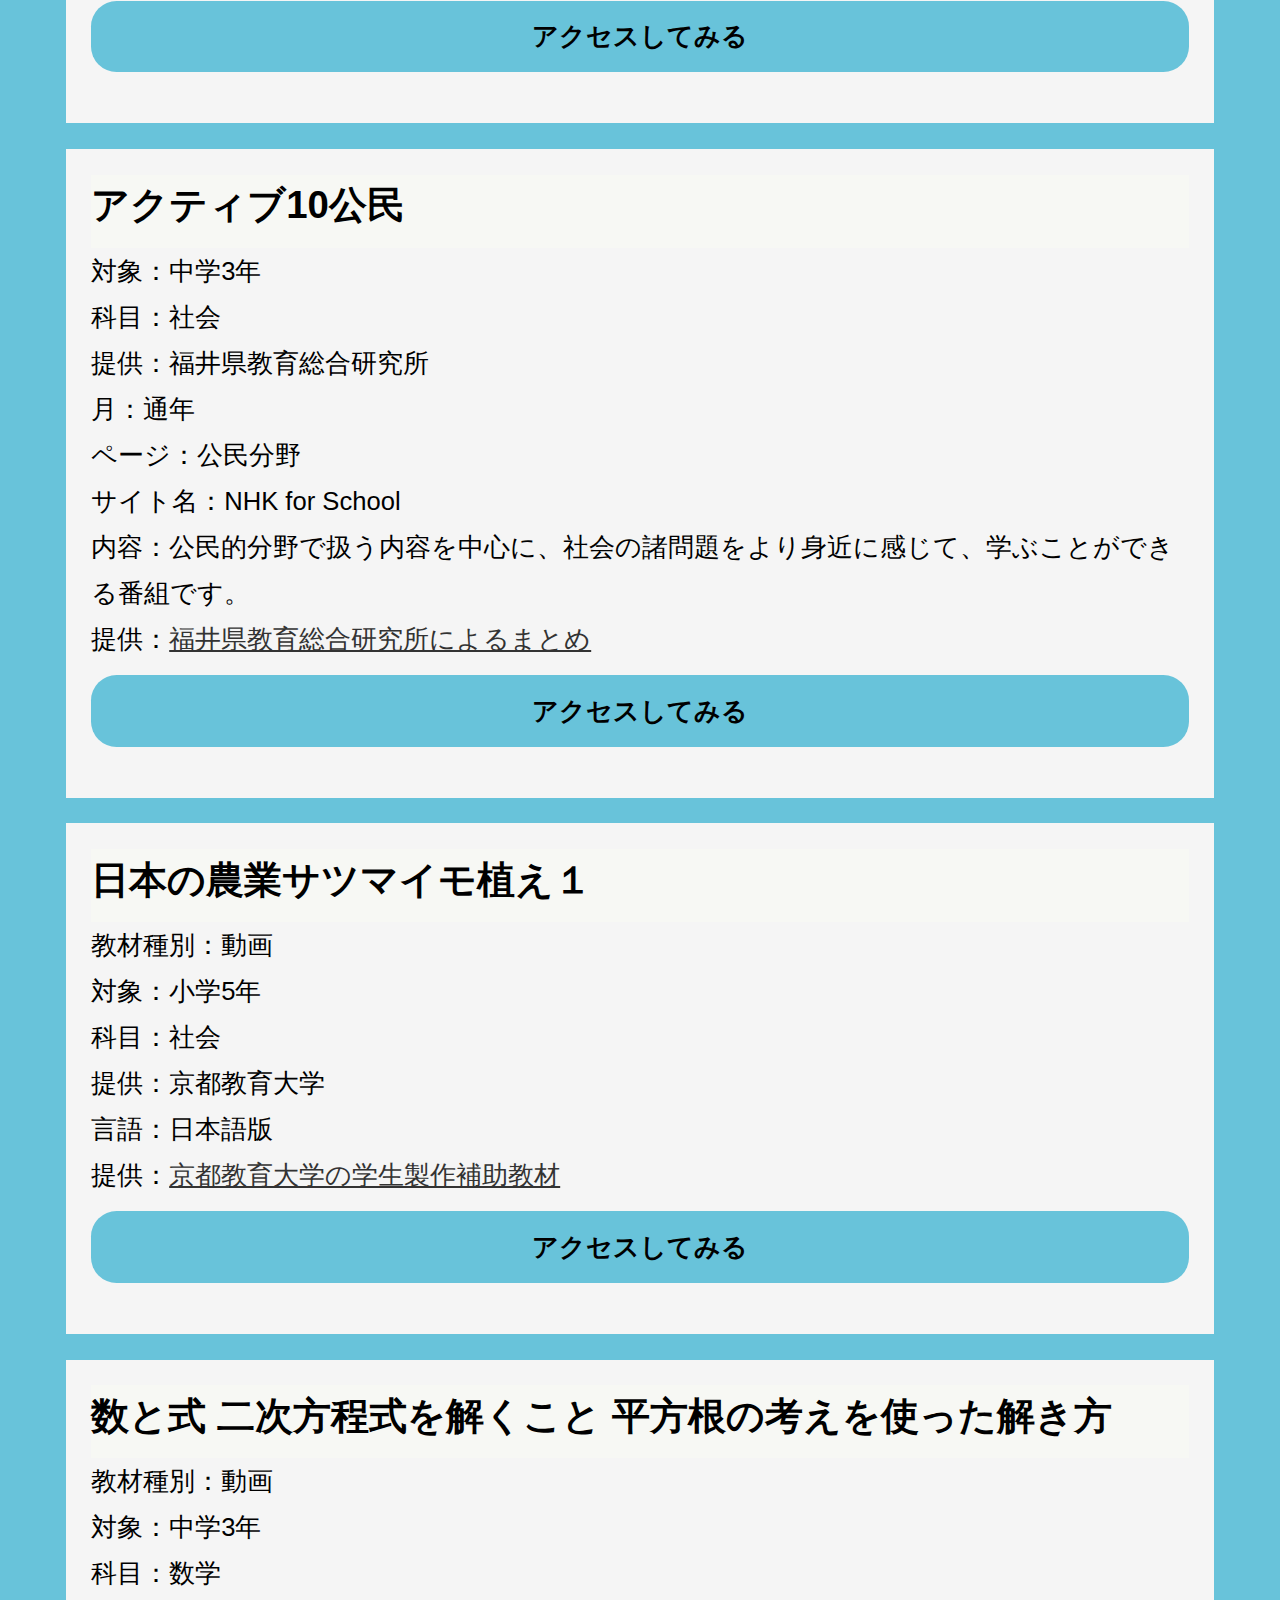
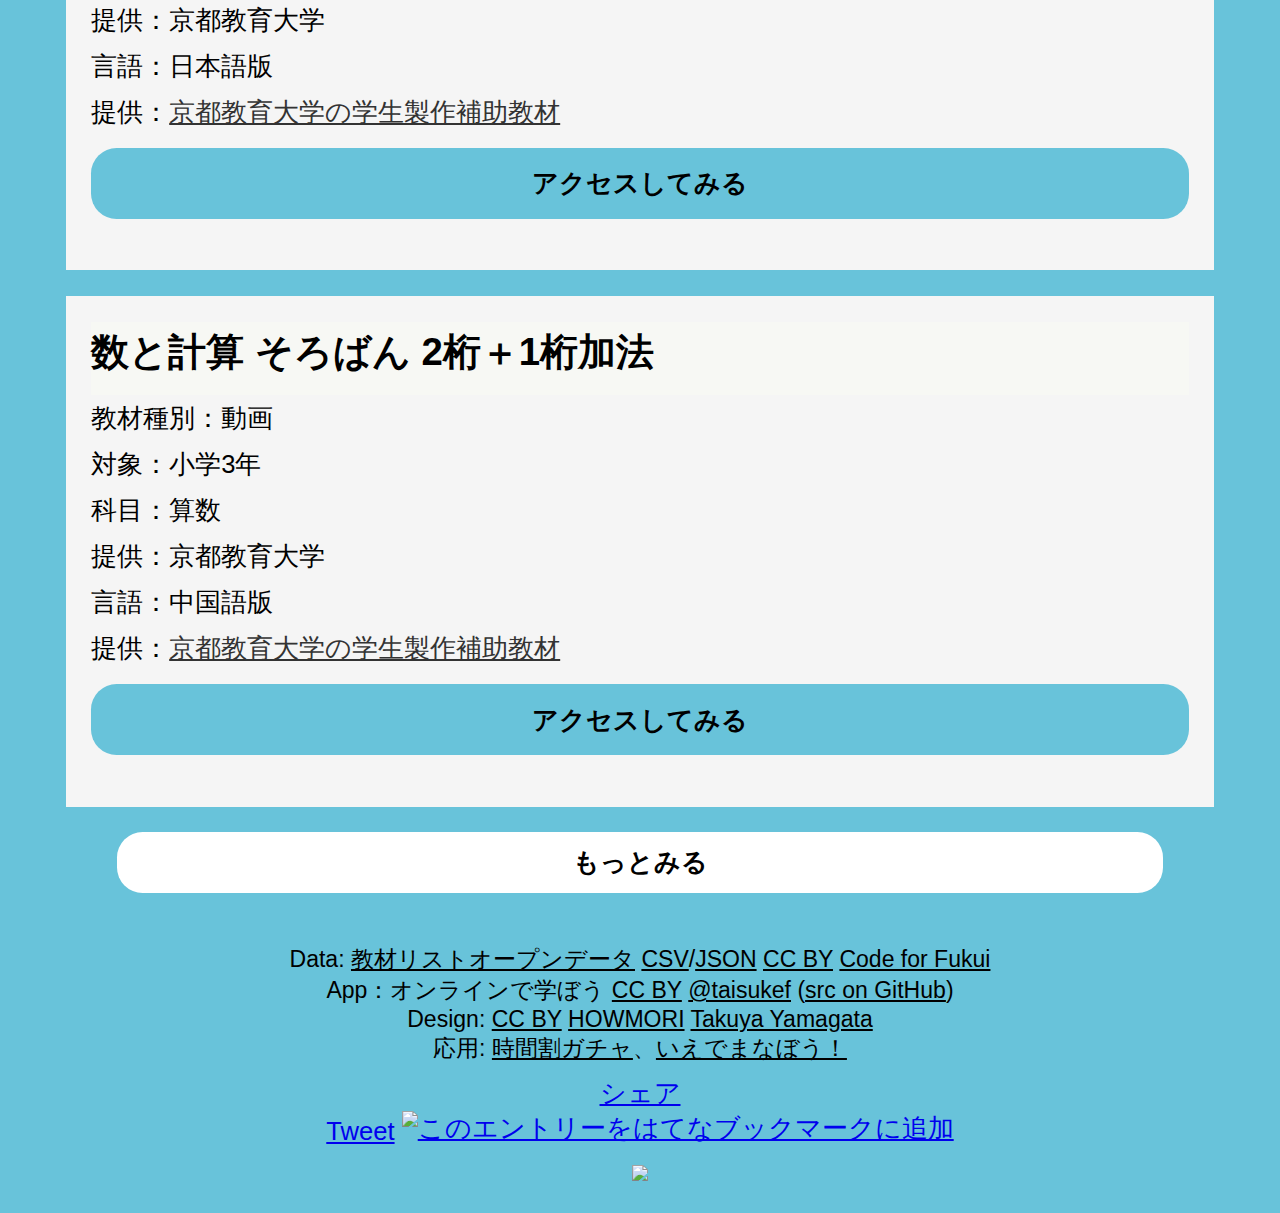
==== commit ccc1d448: "add ogp, icon" ====
--- a/search.html
+++ b/search.html
@@ -11,11 +11,11 @@
 <title>オンラインで学ぼう</title>
 <meta property="og:title" content="オンラインで学ぼう"/>
 <meta property="og:description" content="オンライン学習教材をまとめました（出典:教材リストオープンデータ）"/>
-<link rel="icon" type="image/png" href="">
-<link rel="apple-touch-icon" href=""/>
+<link rel="icon" type="image/png" href="https://code4fukui.github.io/timetable/search_icon.png"/>
+<link rel="apple-touch-icon" href="https://code4fukui.github.io/timetable/search_icon.png"/>
 <meta name="twitter:card" content="summary_large_image"/>
-<meta name="twitter:image" content=""/>
-<meta property="og:image" content=""/>
+<meta name="twitter:image" content="https://code4fukui.github.io/timetable/search.png"/>
+<meta property="og:image" content="https://code4fukui.github.io/timetable/search.png"/>
 <meta name="viewport" content="width=device-width, initial-scale=1.0"/>
 <meta name="format-detection" content="telephone=no"/>
 <style>
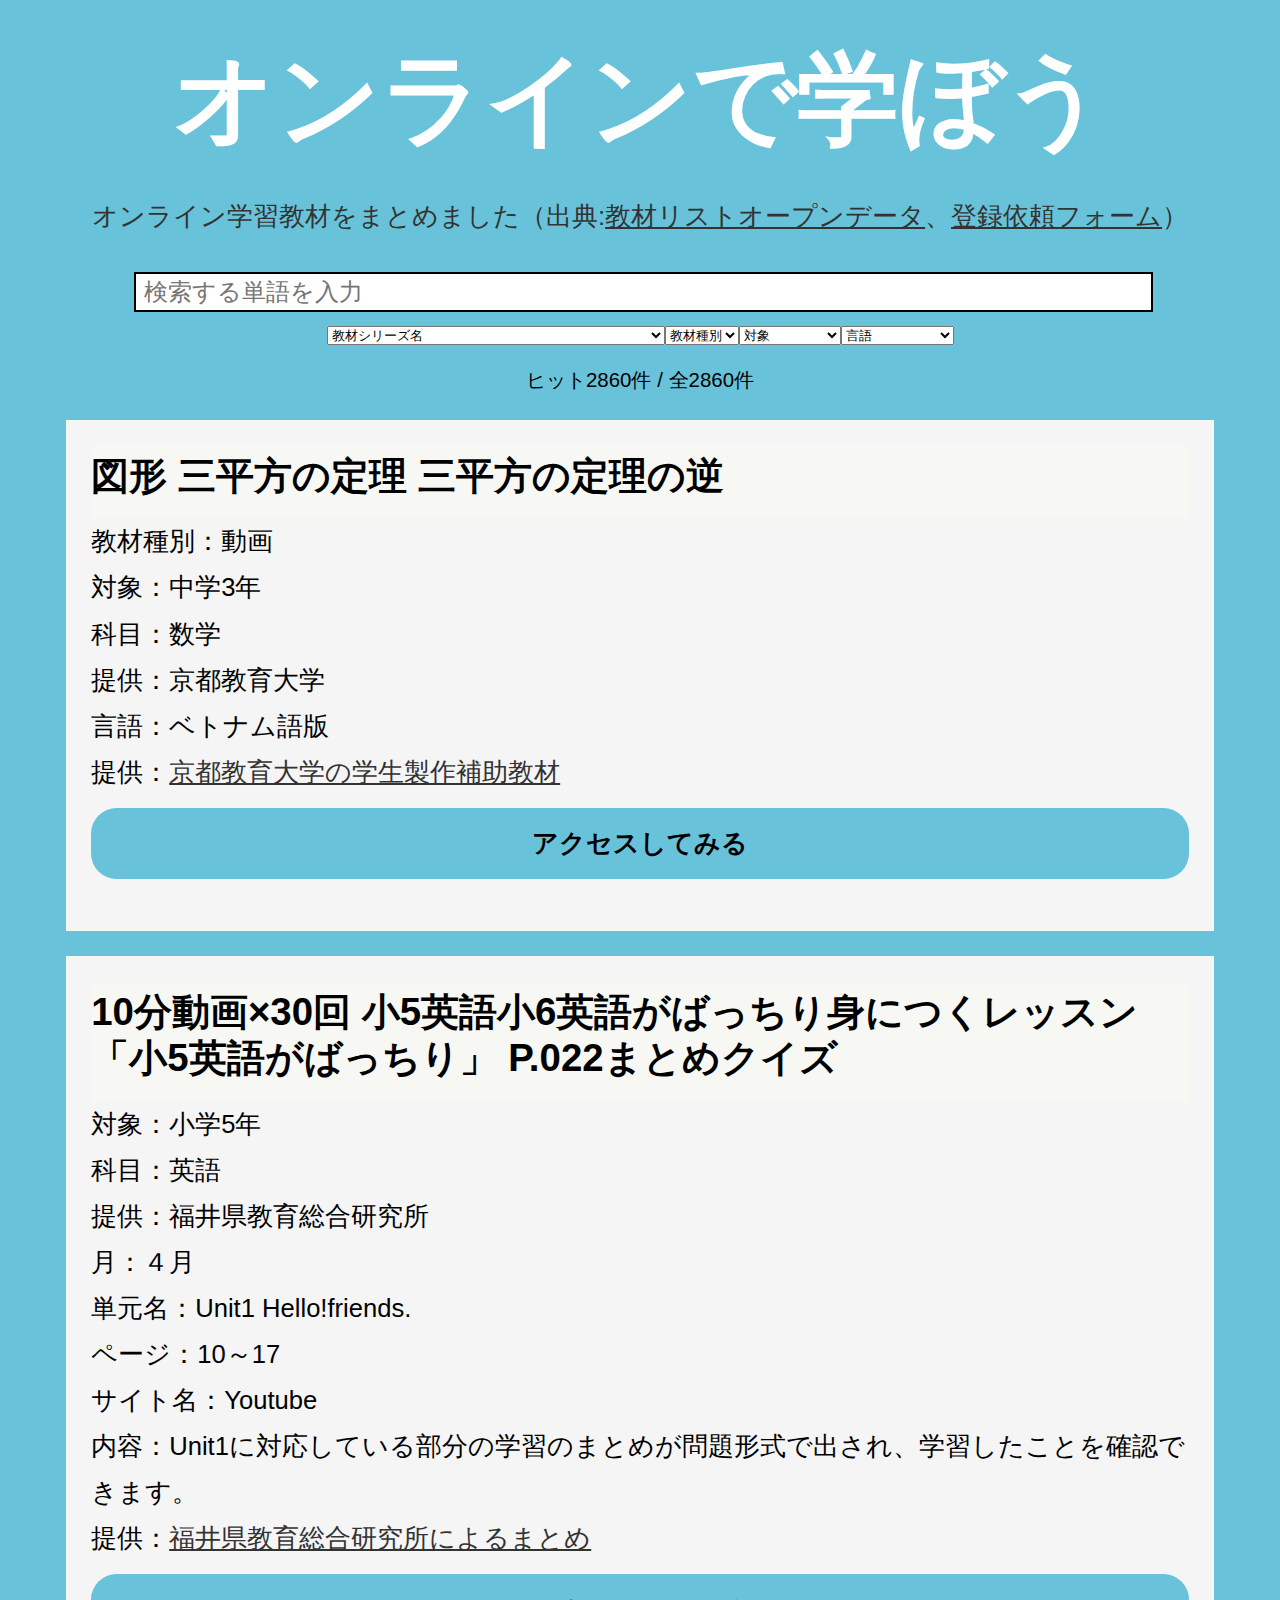
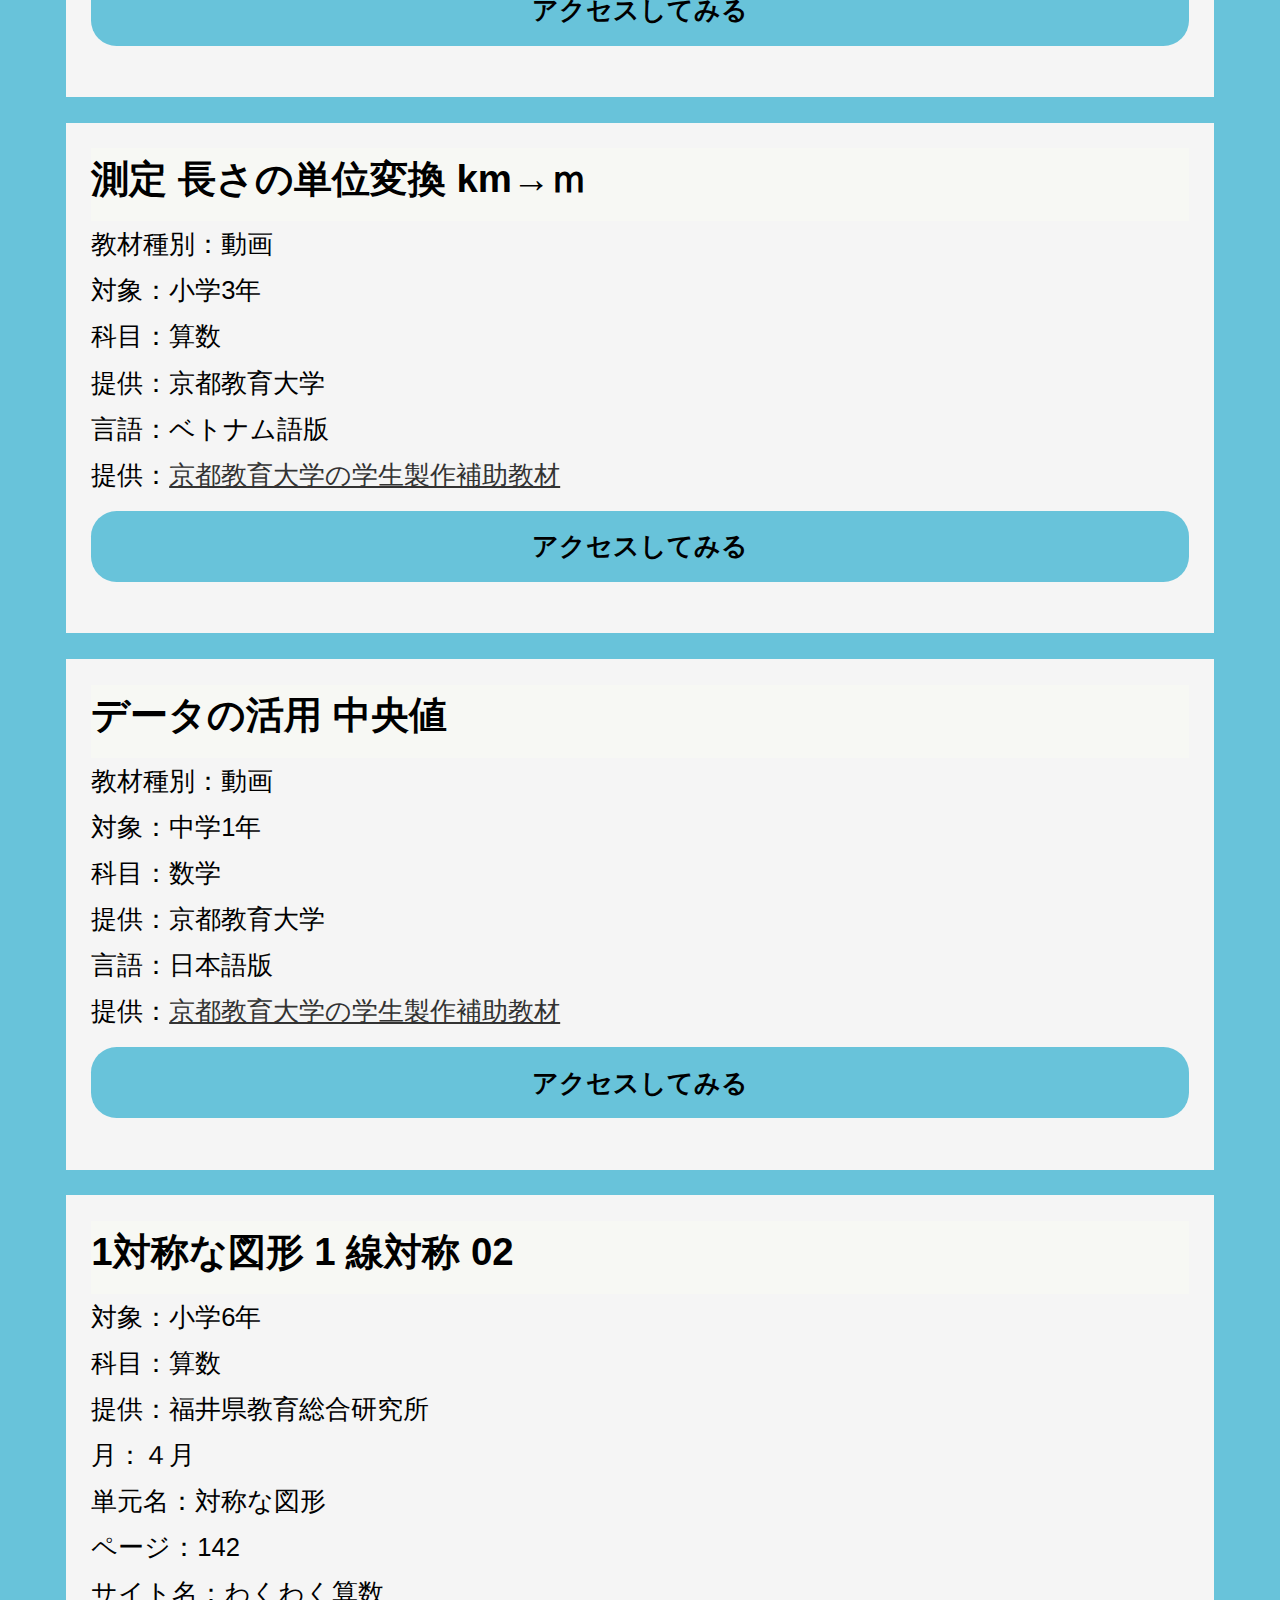
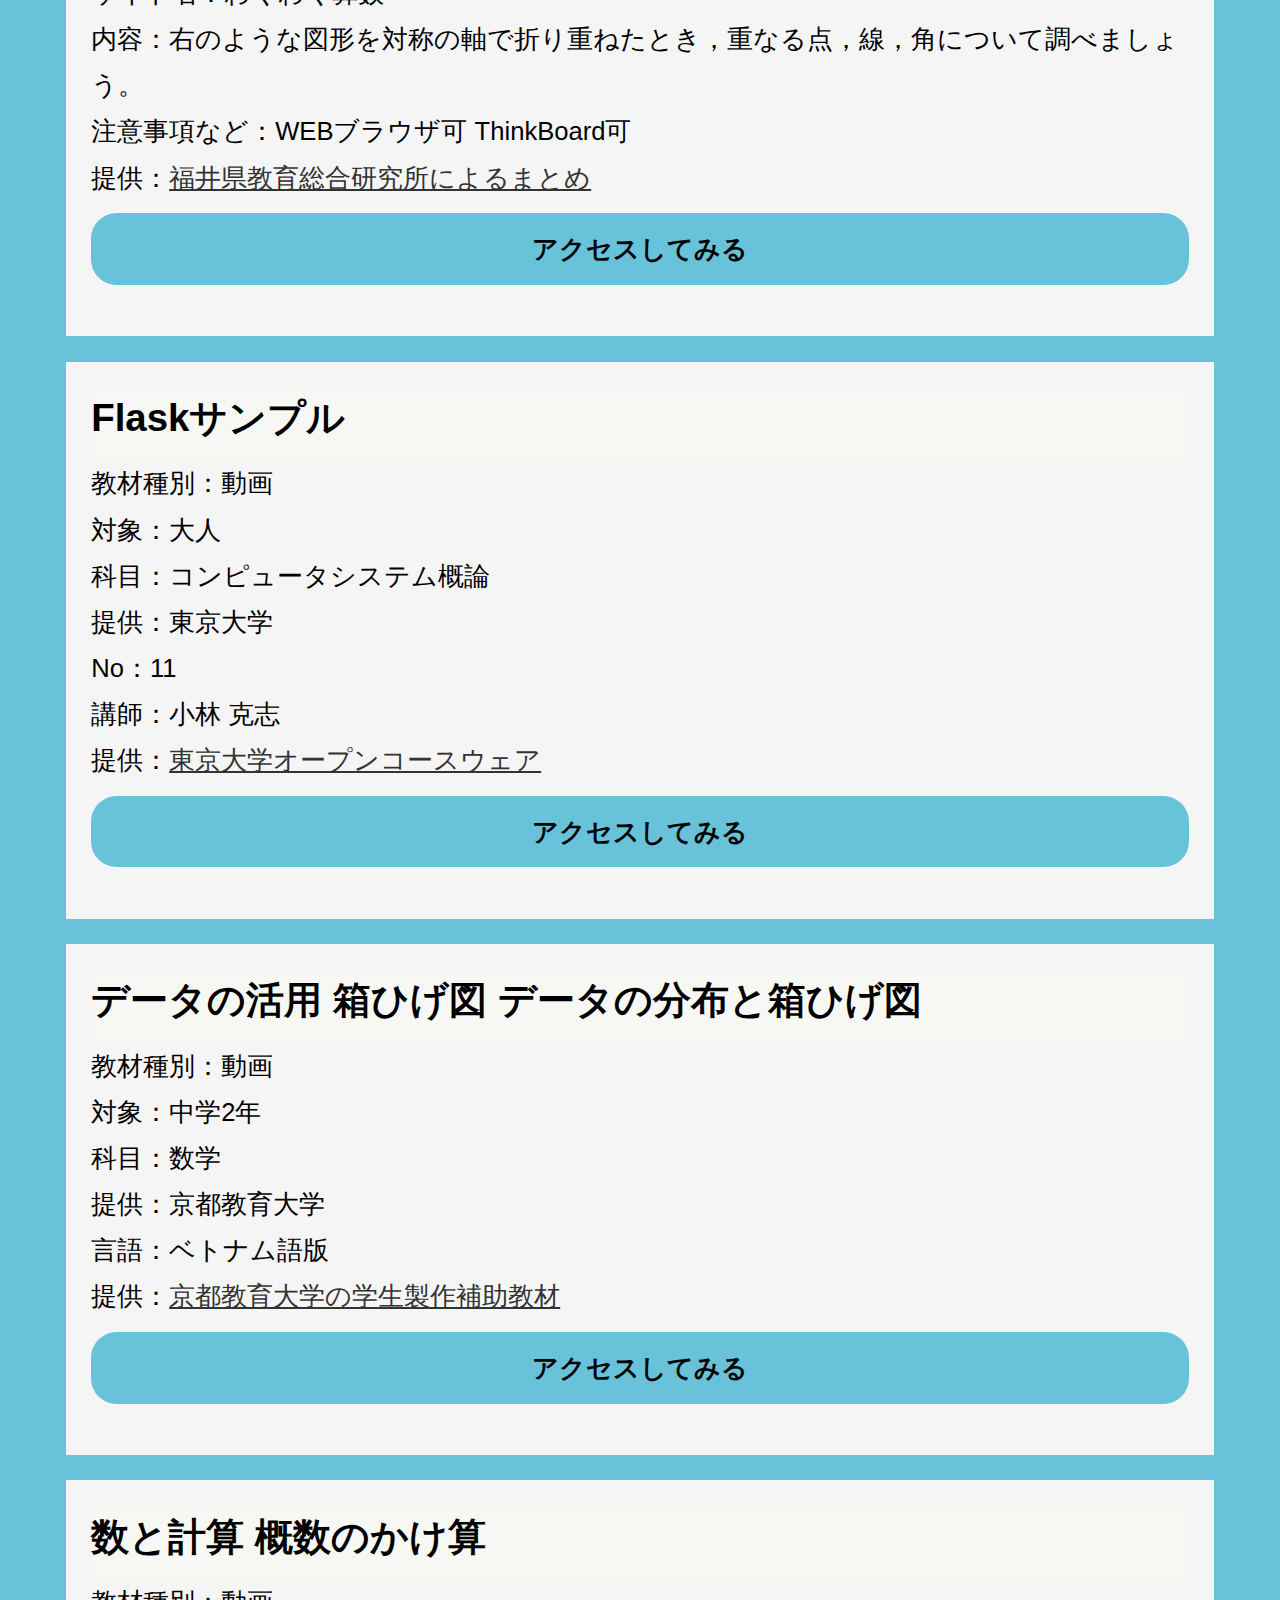
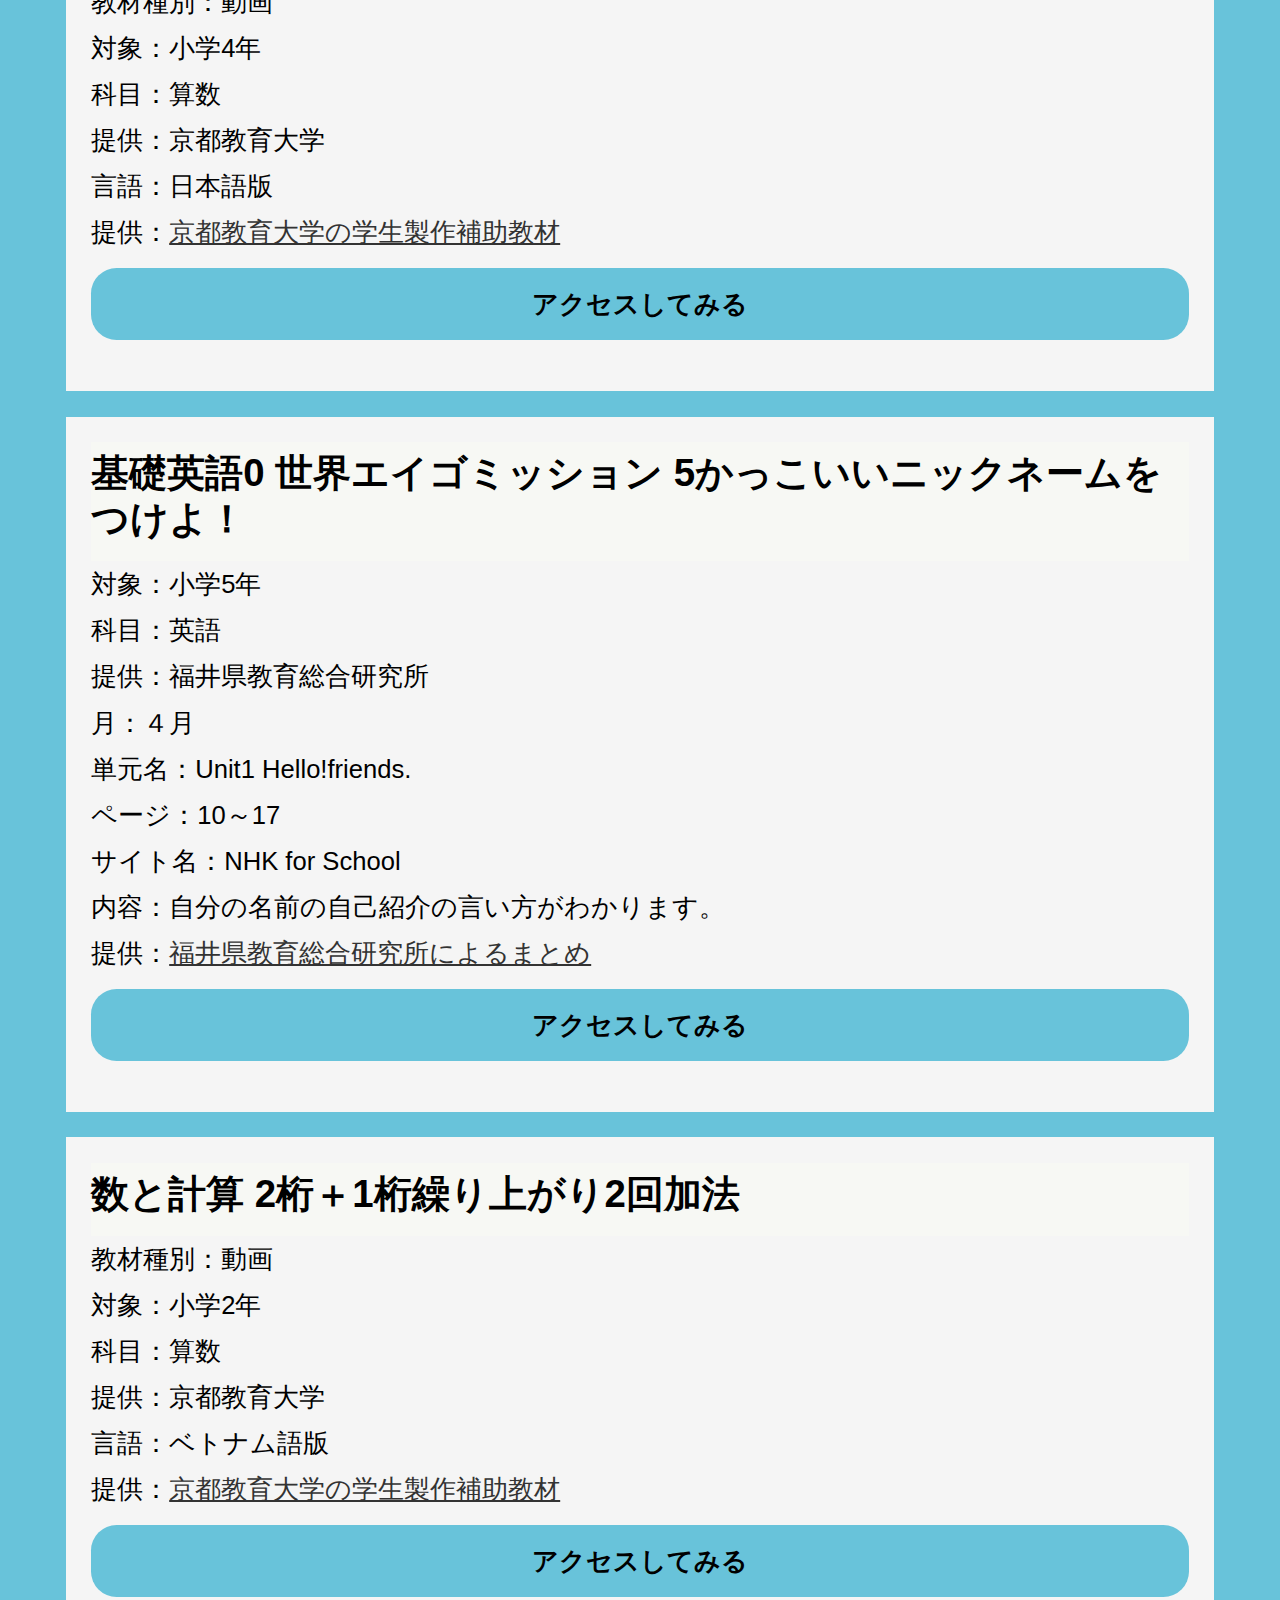
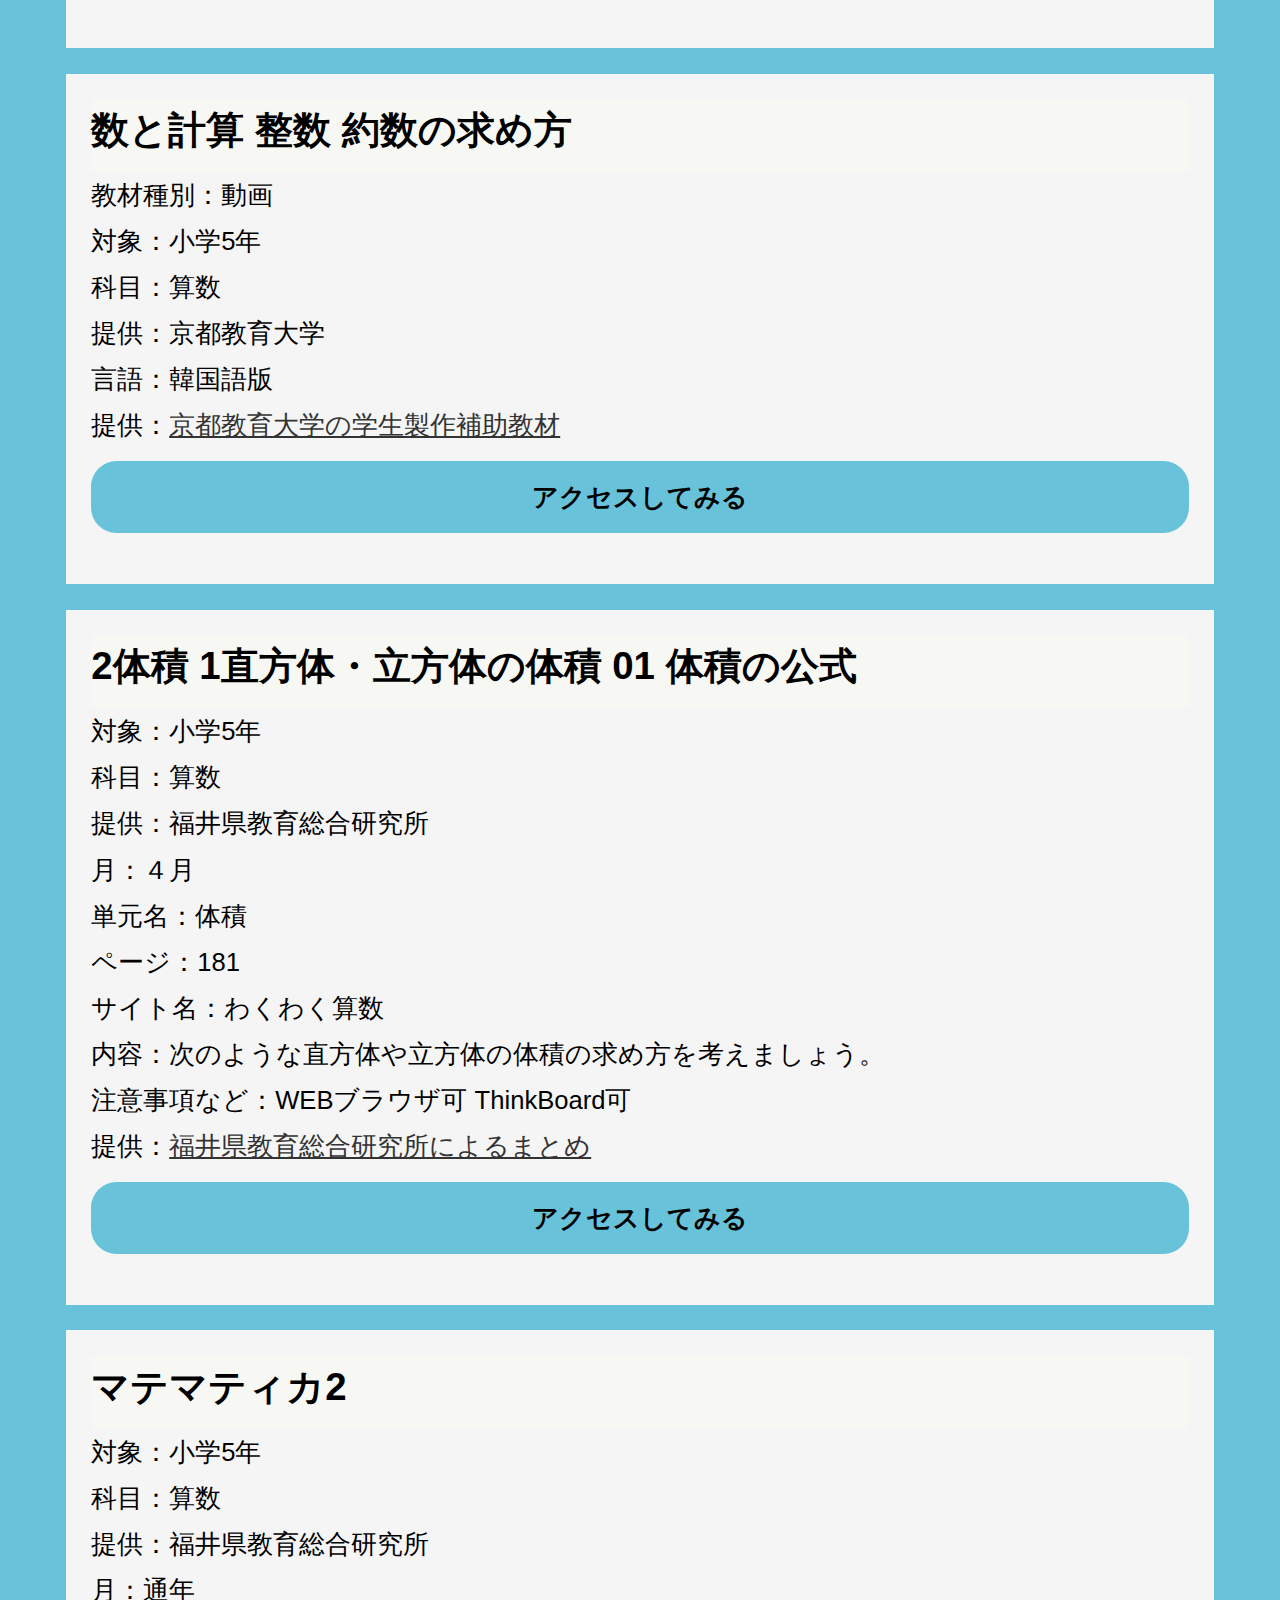
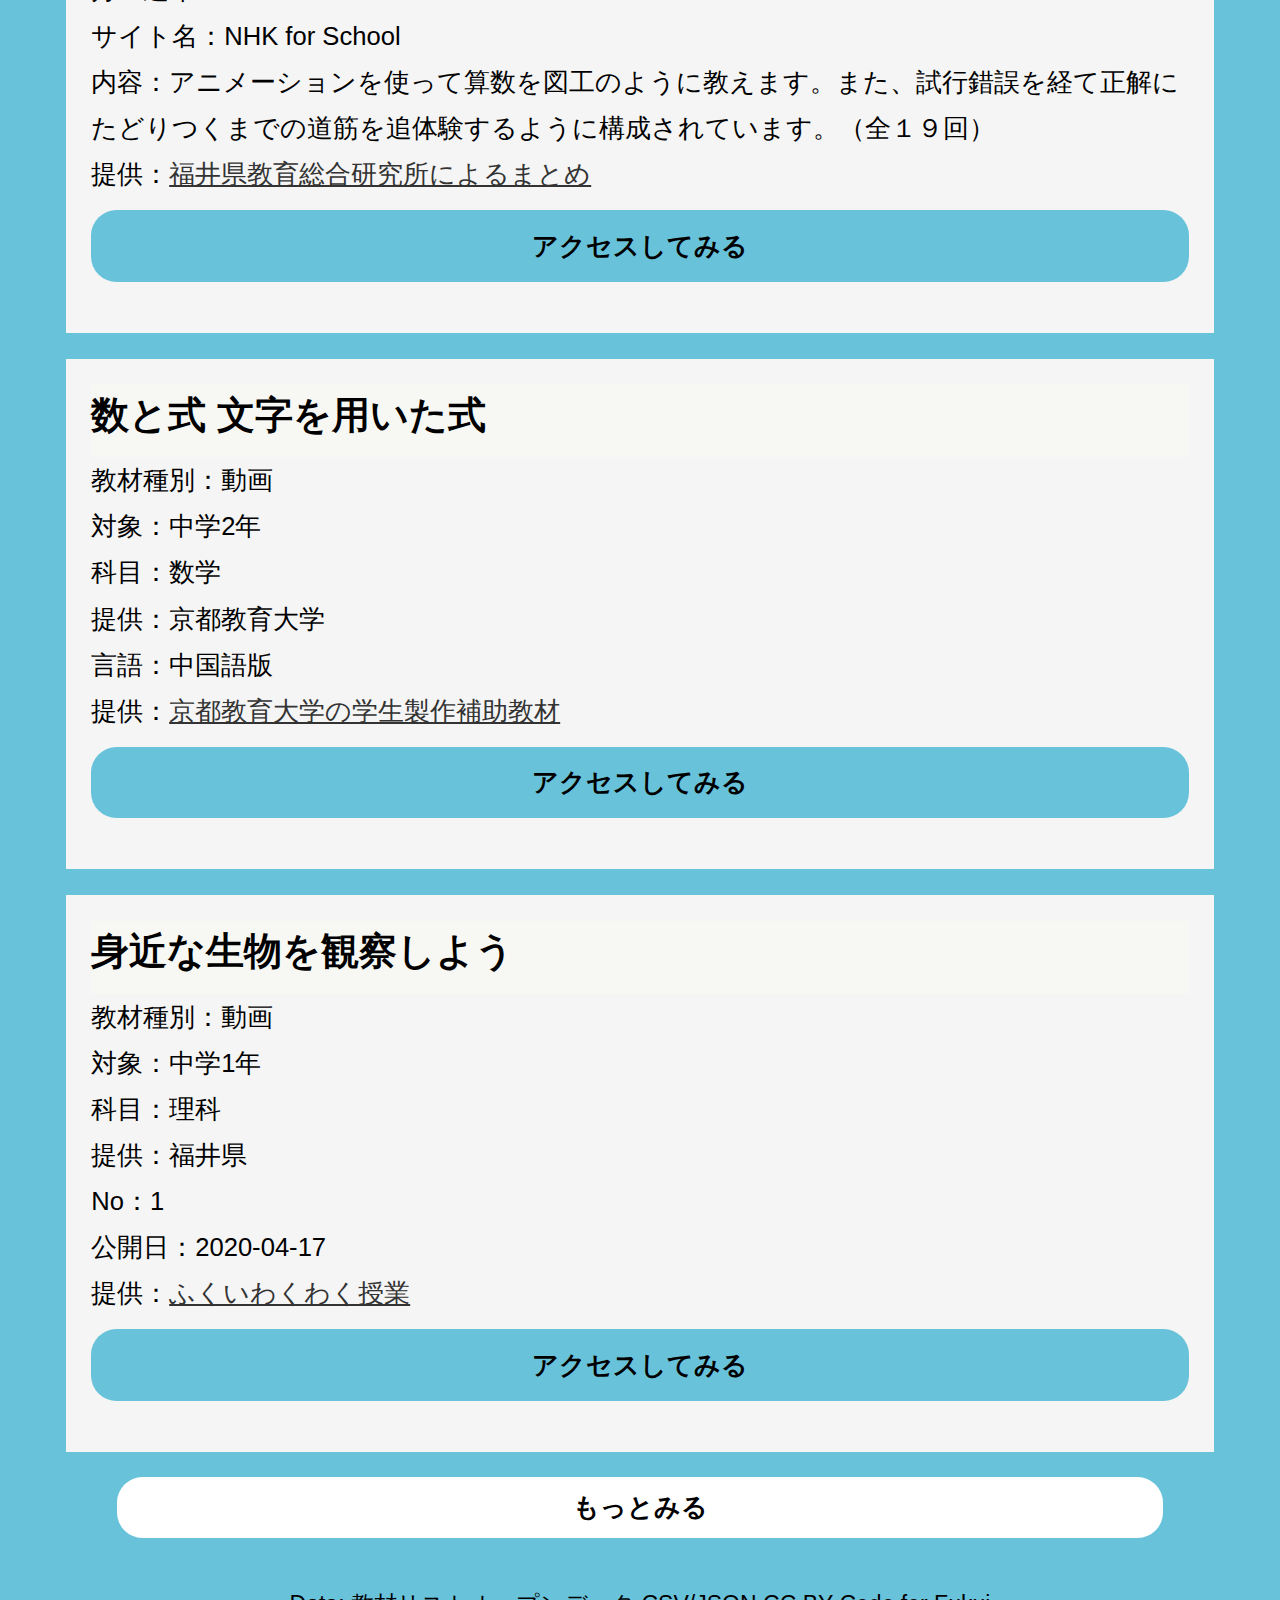
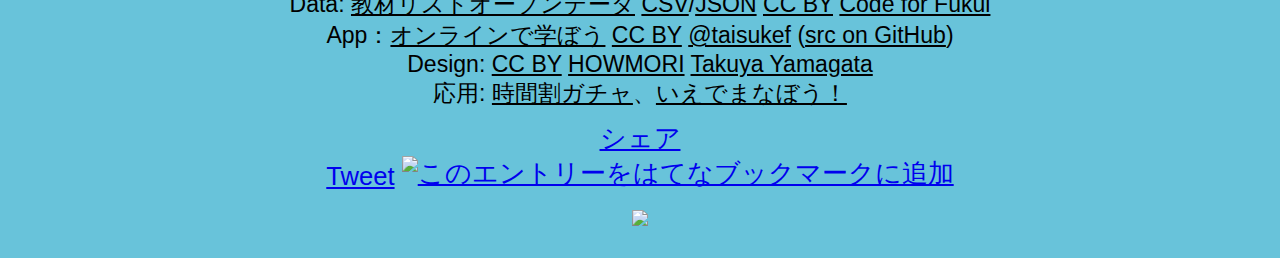
==== commit 7eb68891: "コンテンツ追加" ====
--- a/search.html
+++ b/search.html
@@ -375,7 +375,7 @@
 
 <div id="src">
 Data: <a href=https://fukuno.jig.jp/2820>教材リストオープンデータ</a> <a href=https://code4fukui.github.io/timetable/data/funs.csv>CSV</a>/<a href=https://code4fukui.github.io/timetable/data/funs.json>JSON</a> <a href=https://creativecommons.org/licenses/by/4.0/deed.ja>CC BY</a> <a href=https://github.com/code4fukui/>Code for Fukui</a><br>
-App：オンラインで学ぼう <a href=https://creativecommons.org/licenses/by/4.0/deed.ja>CC BY</a> <a href='https://fukuno.jig.jp/'>@taisukef</a> (<a href=https://github.com/code4fukui/timetable>src on GitHub</a>)<br>
+App：<a href=https://code4fukui.github.io/timetable/search.html>オンラインで学ぼう</a> <a href=https://creativecommons.org/licenses/by/4.0/deed.ja>CC BY</a> <a href='https://fukuno.jig.jp/'>@taisukef</a> (<a href=https://github.com/code4fukui/timetable>src on GitHub</a>)<br>
 Design: <a href=https://creativecommons.org/licenses/by/4.0/deed.ja>CC BY</a> <a href=https://howmori.org/>HOWMORI</a> <a href=https://twitter.com/howmori>Takuya Yamagata</a><br>
 応用: <a href=https://code4fukui.github.io/timetable/>時間割ガチャ</a>、<a href=https://applepedlar.github.io/iemana/>いえでまなぼう！</a><br>
 </div>
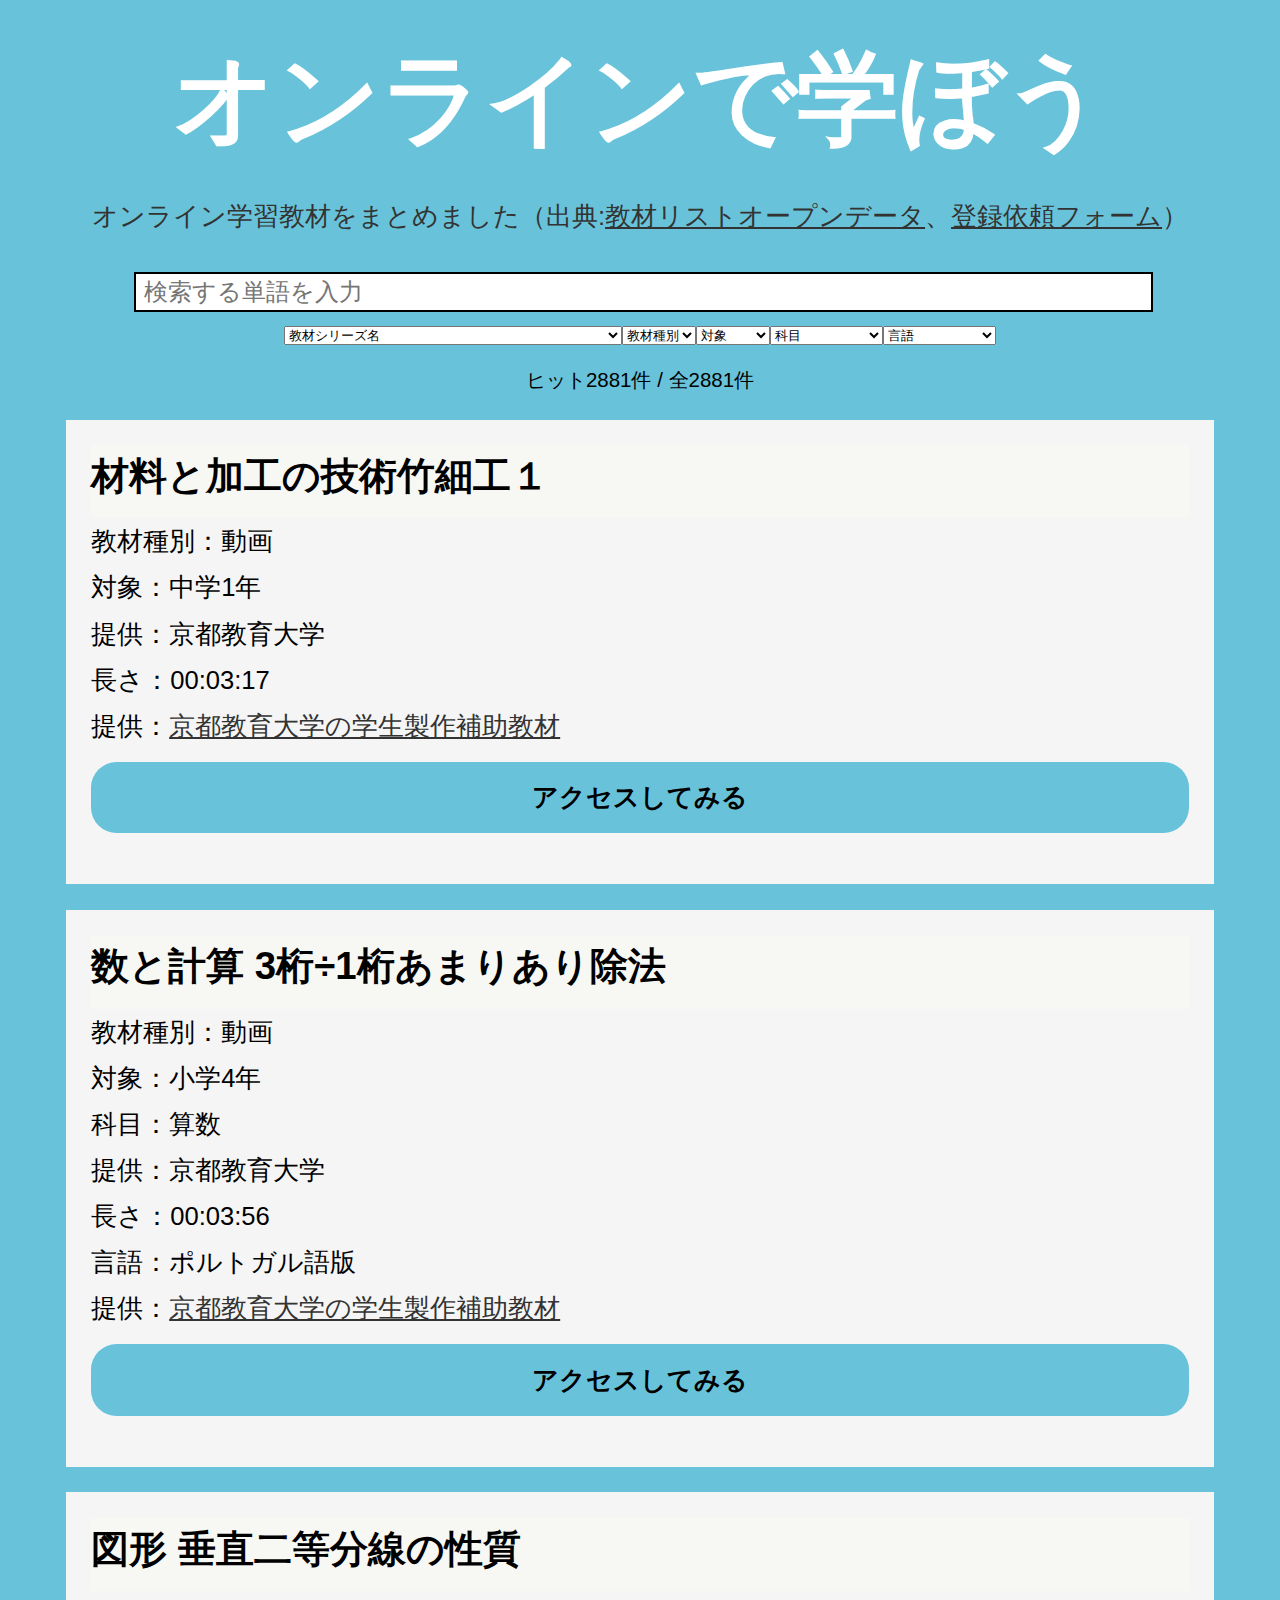
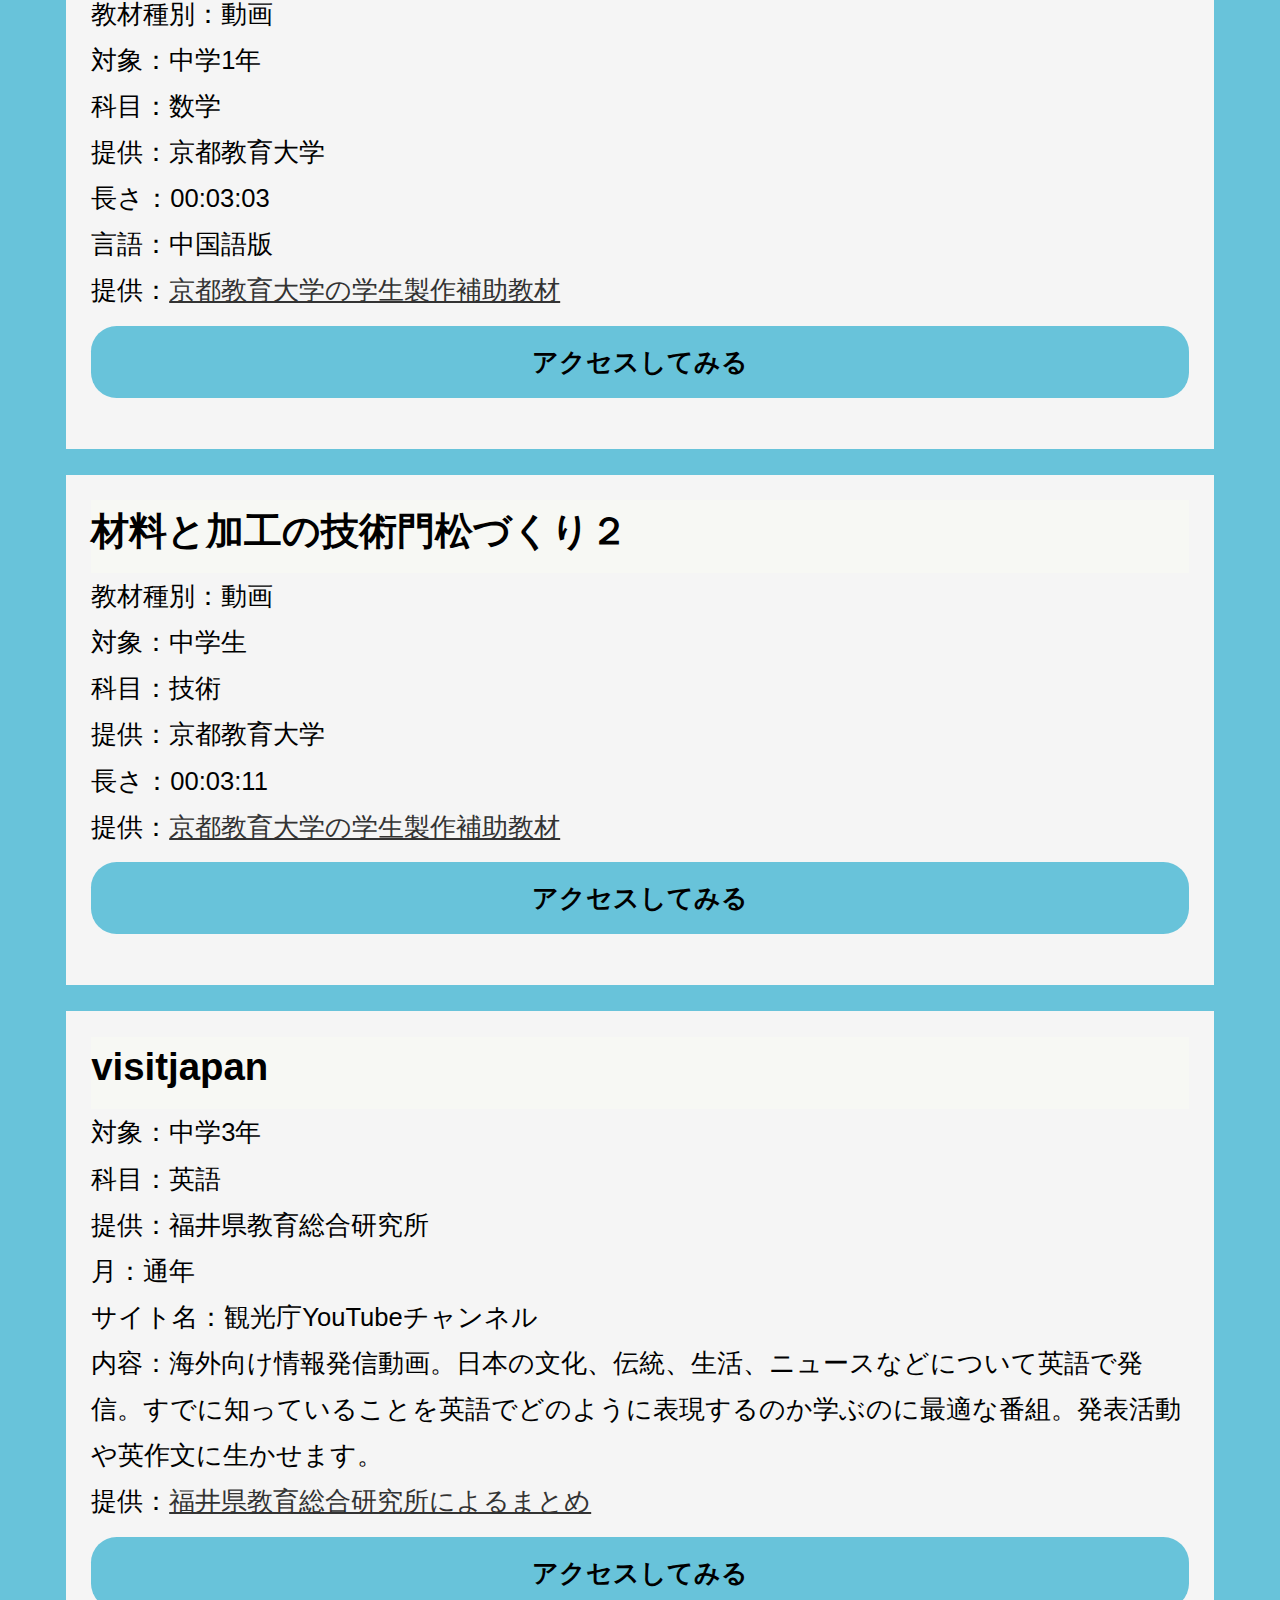
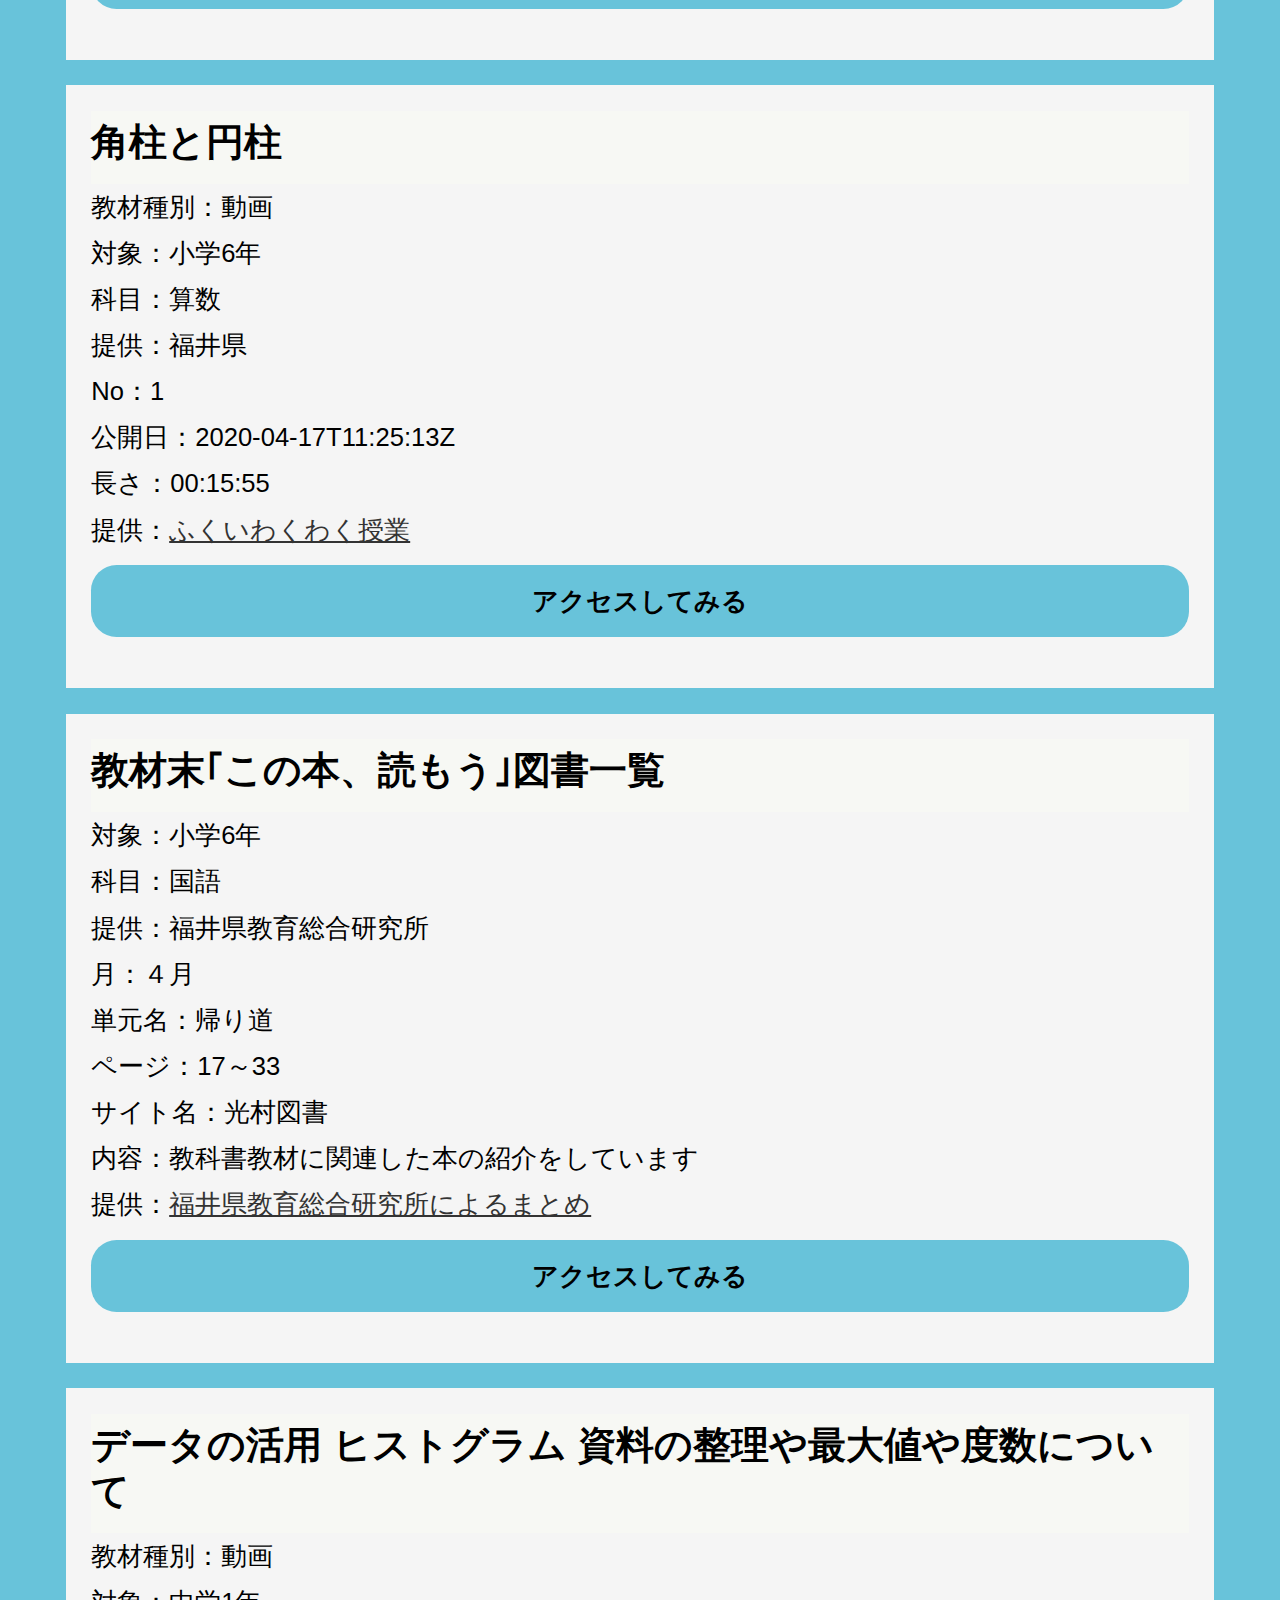
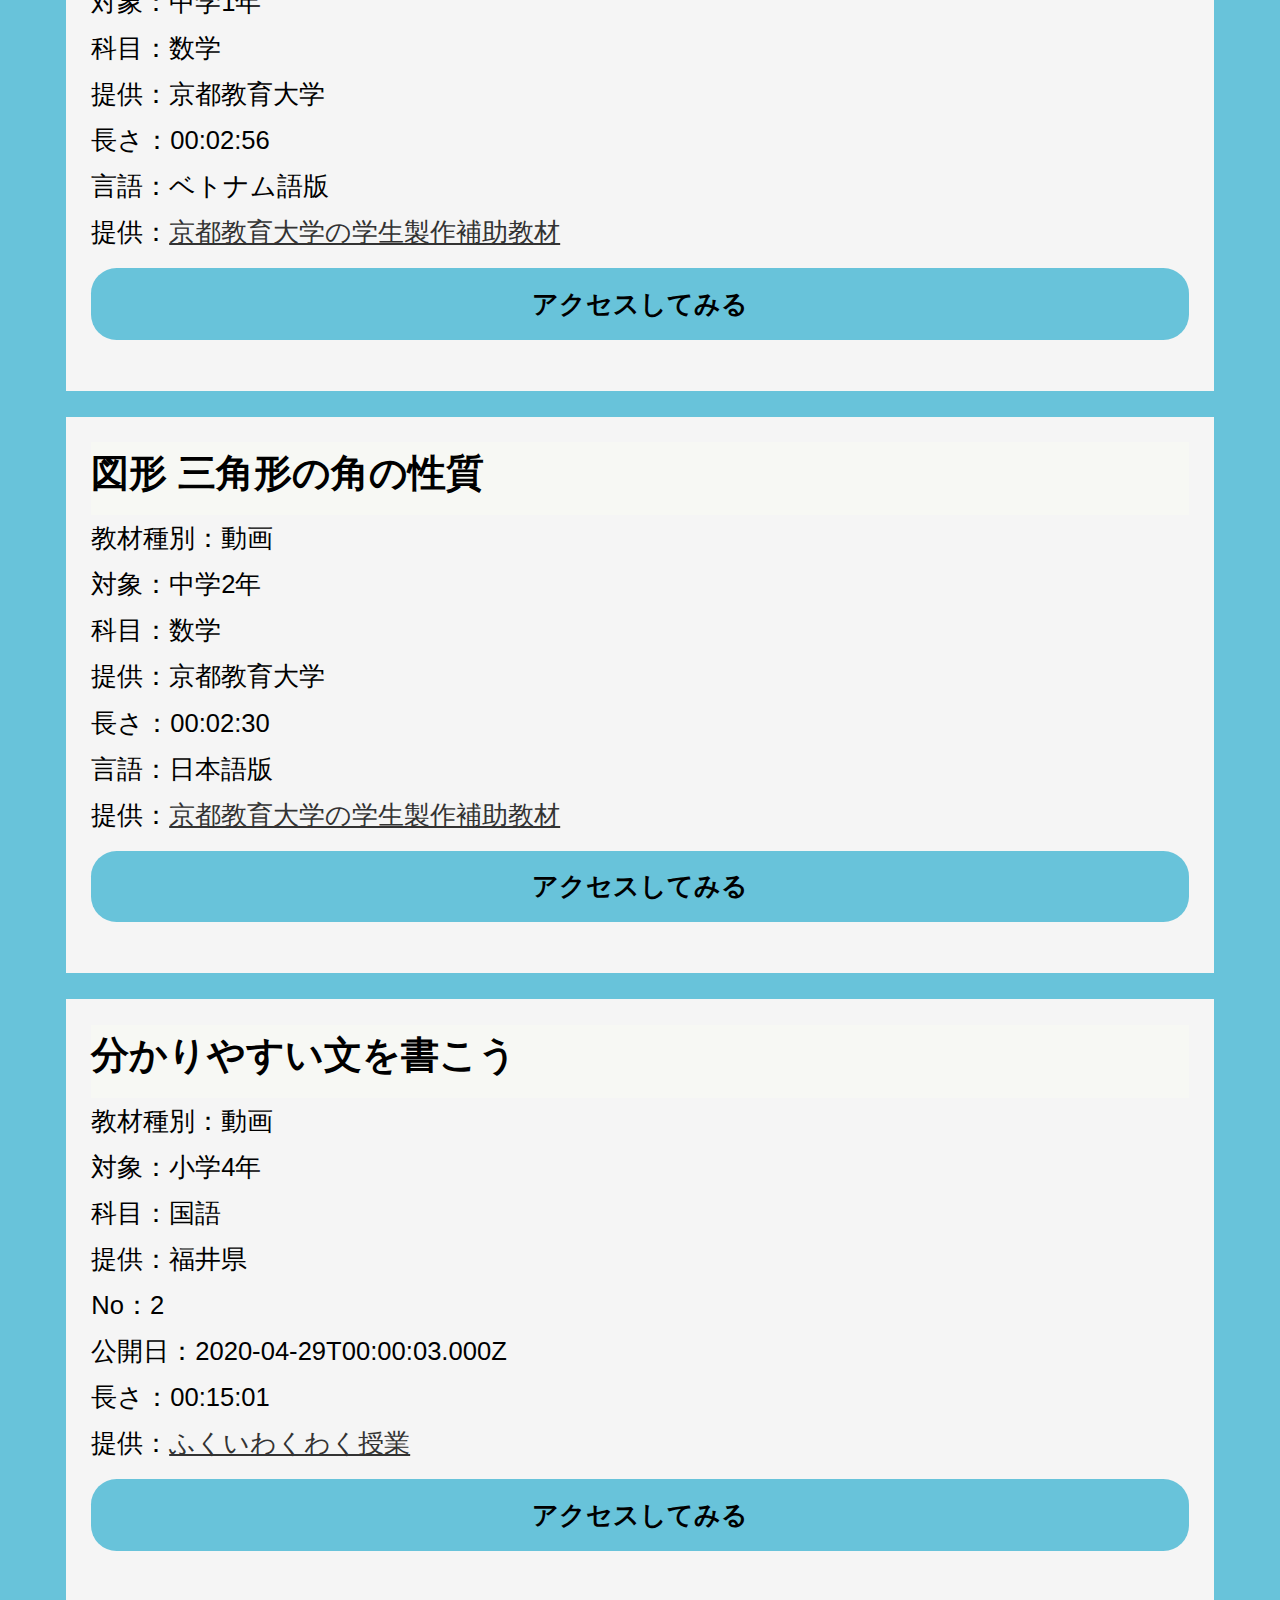
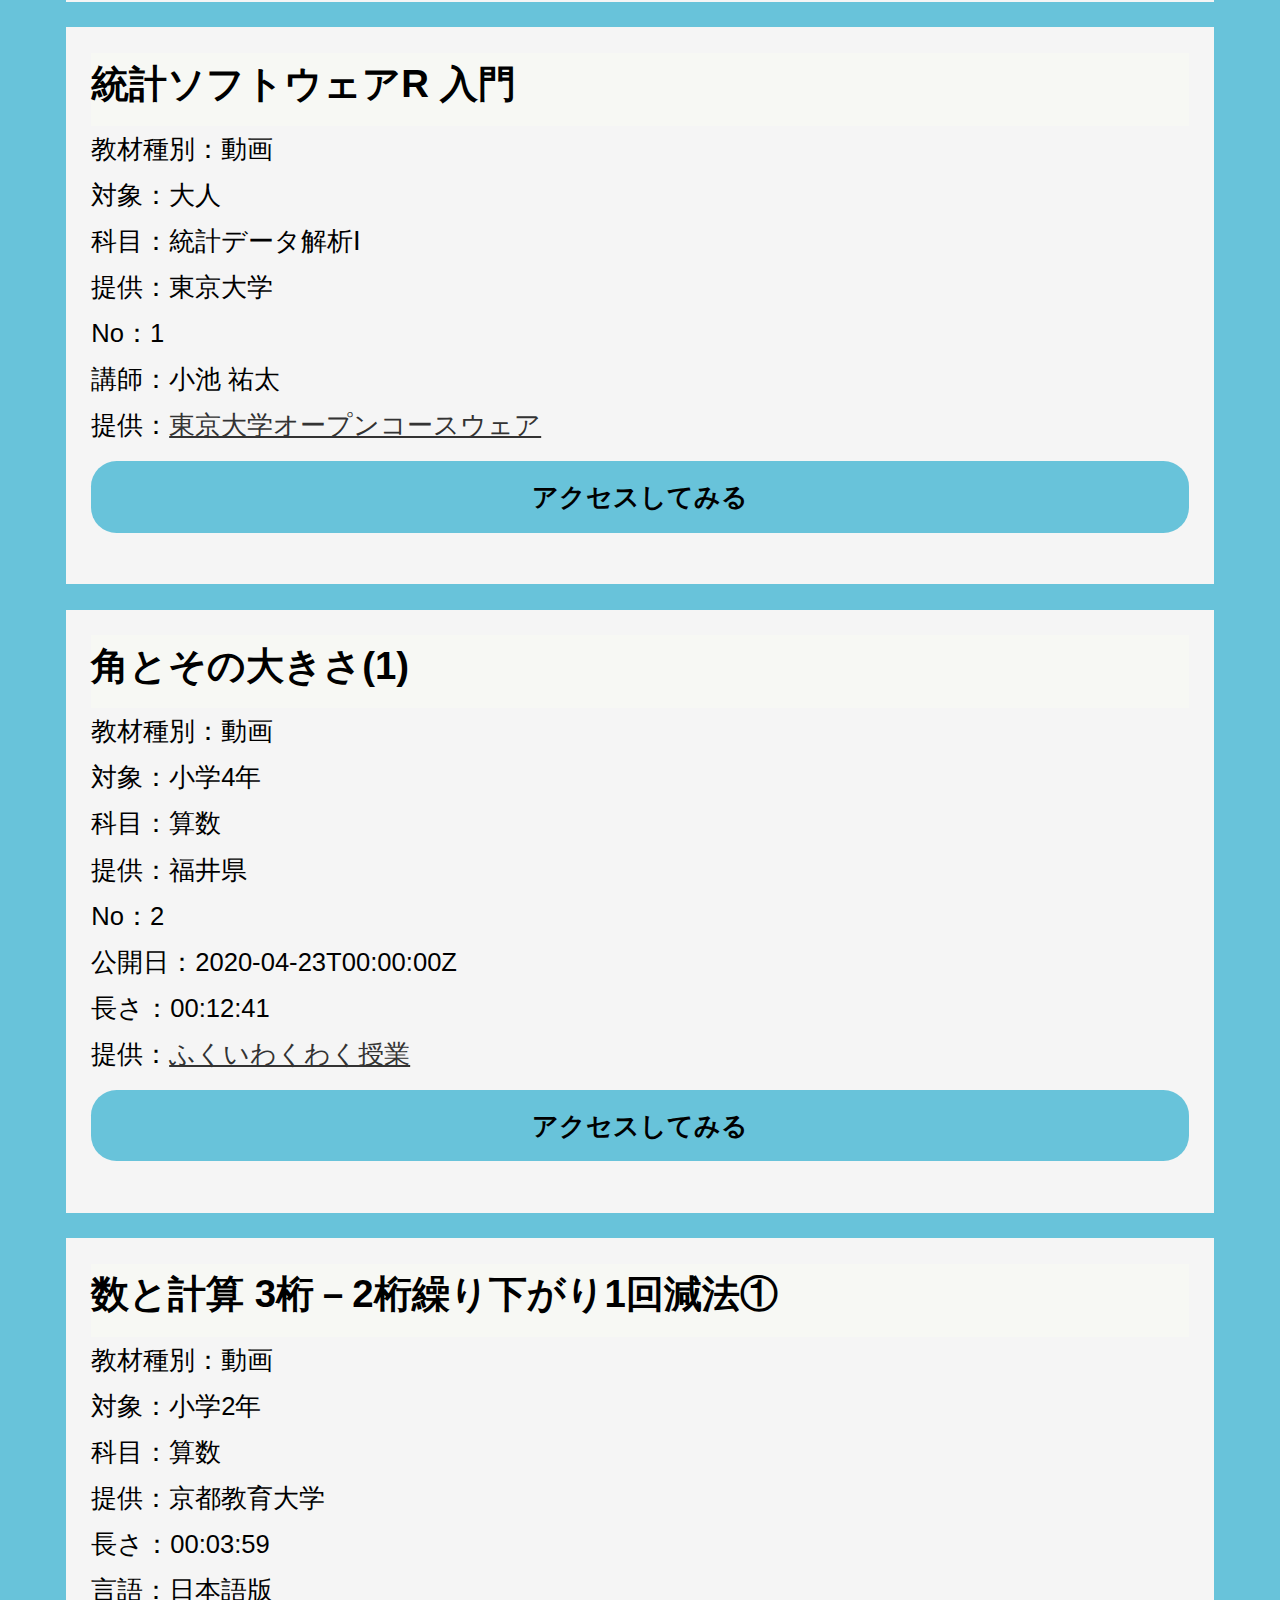
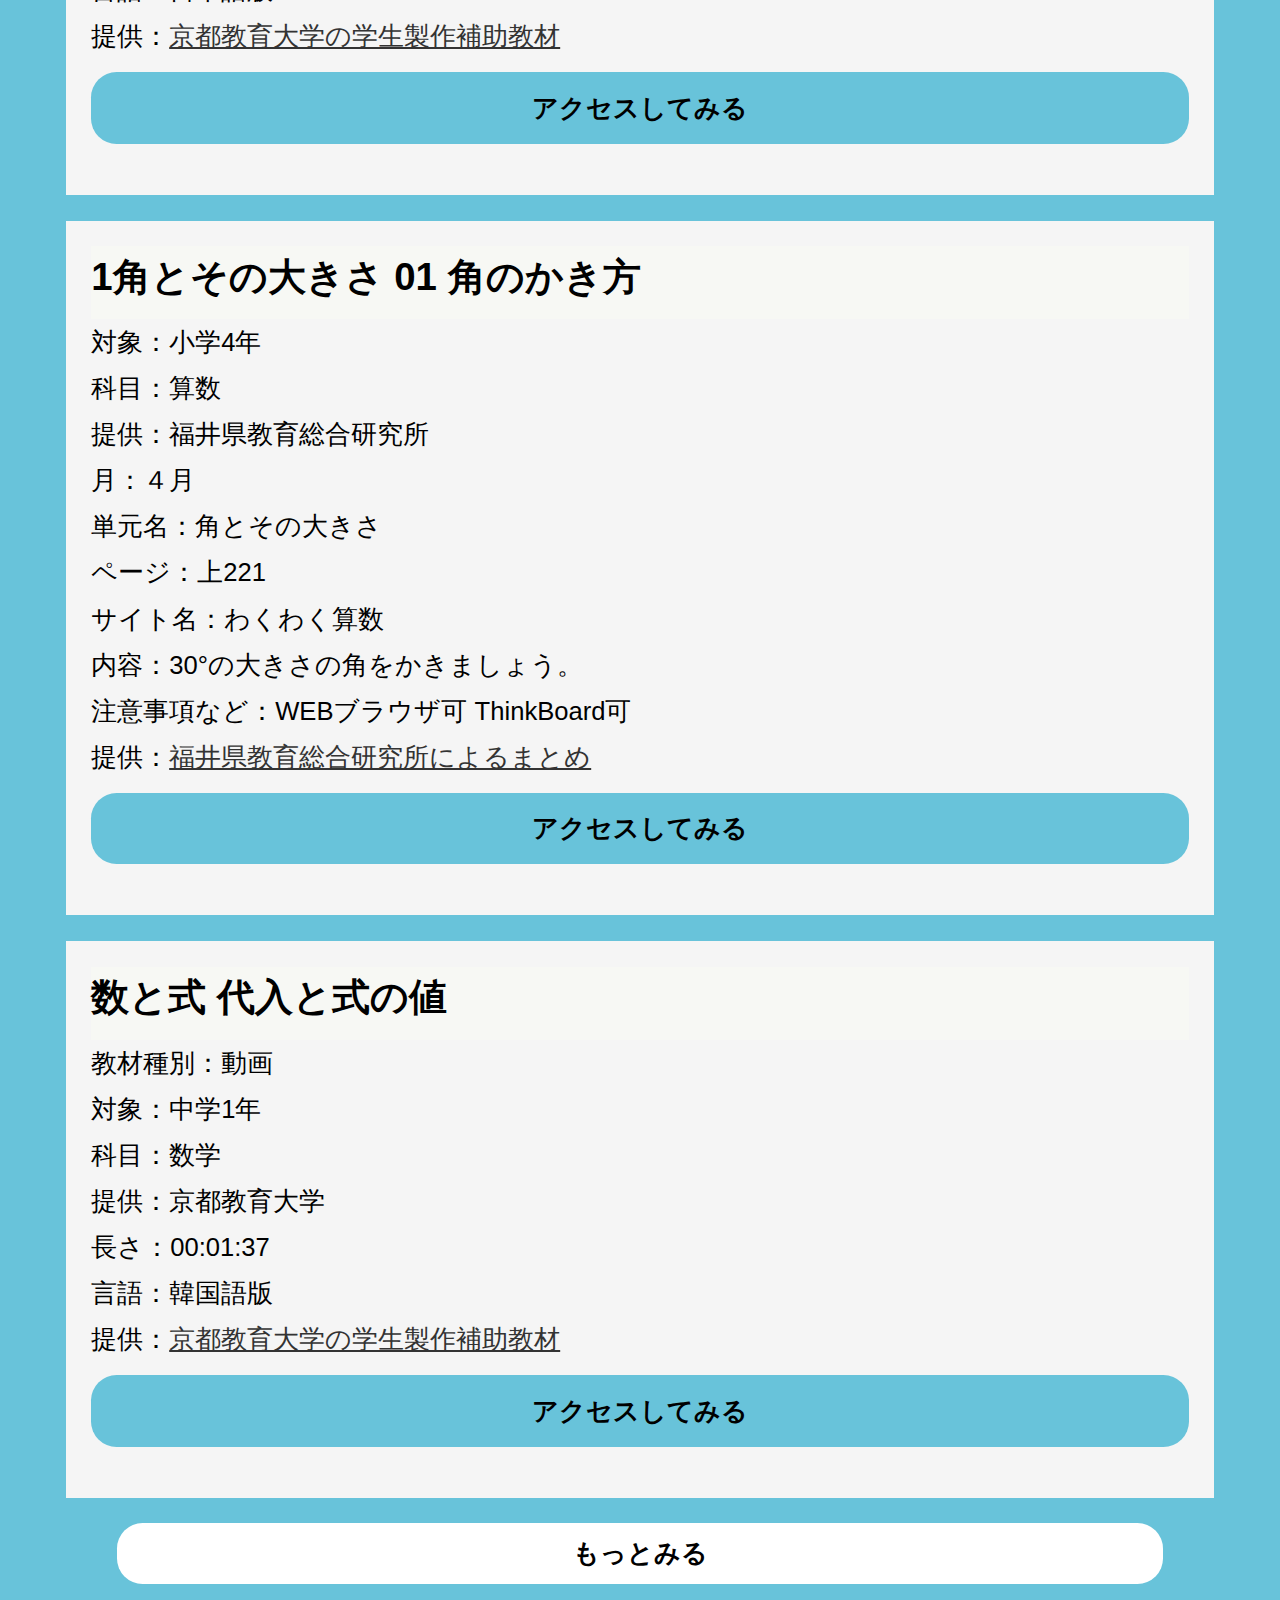
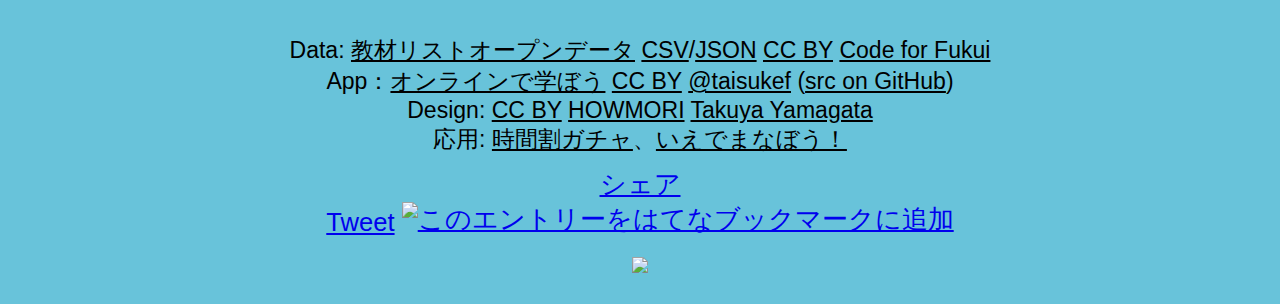
==== commit 1f313c6c: "科目検索修正" ====
--- a/search.html
+++ b/search.html
@@ -177,13 +177,16 @@
   const data = await util.fetchCSVtoJSON(url)
 	console.log(data)
 
-	const IGNORE_NAMES = [ '教材ID', '提供URL', '機材', 'キーボード', '月', '注意事項など', 'No', '提供' ]
+	// const IGNORE_NAMES = [ '教材ID', '提供URL', '機材', 'キーボード', '月', '注意事項など', 'No', '提供' ]
+	const SHOW_NAMES = ['教材シリーズ名', '教材種別', '対象', '言語', '科目']
 	const SPLIT = [ '対象' ]
-	const SORT_KEY = { '対象': "小中高特大", '言語': '日英中韓' }
+	const SORT_KEY = { '対象': "小中高特大", '言語': '日英中韓', '科目': '国算数理社外英G' }
 	for (const name in data[0]) {
-		if (IGNORE_NAMES.indexOf(name) >= 0)
-			continue
+		// if (IGNORE_NAMES.indexOf(name) >= 0)
+		//	continue
+		if (SHOW_NAMES.indexOf(name) === -1) { continue }
 		const list = []
+		const count = {}
 		for (const d of data) {
 			const v = d[name]
 			if (v && v.length > 0) {
@@ -192,18 +195,24 @@
 					for (const v3 of v2) {
 						if (list.indexOf(v3) == -1) {
 							list.push(v3)
+							count[v3] = 1
+						} else {
+							count[v3]++
 						}
 					}
 				} else {
 					if (list.indexOf(v) == -1) {
 						list.push(v)
+						count[v] = 1
+					} else {
+						count[v]++
 					}
 				}
 			}
 		}
 		const sortkey = SORT_KEY[name]
 		if (sortkey) {
-			console.log(name, sortkey)
+			//console.log(name, sortkey)
 			list.sort((a, b) => {
 				const n = sortkey.indexOf(a.charAt(0))
 				const m = sortkey.indexOf(b.charAt(0))
@@ -226,13 +235,18 @@
 		} else {
 			//list.sort()
 		}
-		list.unshift(name)
-		if (list.length > 1 && list.length < 30) {
+		//list.unshift(name)
+		if (list.length > 1) { // && list.length < 30) {
 			const sel = document.createElement("select")
+			const opt = document.createElement('option')
+			opt.textContent = name
+			sel.appendChild(opt)
 			for (const v of list) {
-				const opt = document.createElement('option')
-				opt.textContent = v
-				sel.appendChild(opt)
+				if (list.length < 30 || count[v] > data.length / 100) { // over 1%
+					const opt = document.createElement('option')
+					opt.textContent = v
+					sel.appendChild(opt)
+				}
 			}
 			selectboxes.appendChild(sel)
 		}
@@ -241,20 +255,20 @@
 	util.shuffle(data)
 
 	const show = function() {
-		const key = searchbox.value
+		const key = searchbox.value.normalize("NFKC")
 		main.innerHTML = ''
 
 		let hash = key
 		document.location.hash = hash.length > 0 ? '#' + encodeURIComponent(hash) : ""
+		const keys = key.replace(/　/g, ' ').split(' ')
 
 		const items = []
 		A: for (const d of data) {
 			if (key) {
-				const keys = key.replace(/　/g, ' ').split(' ')
 				for (const k of keys) {
 					let flg = false
 					for (const name in d) {
-						if (d[name].indexOf(k) >= 0) {
+						if (d[name].normalize("NFKC").indexOf(k) >= 0) {
 							flg = true
 							break
 						}
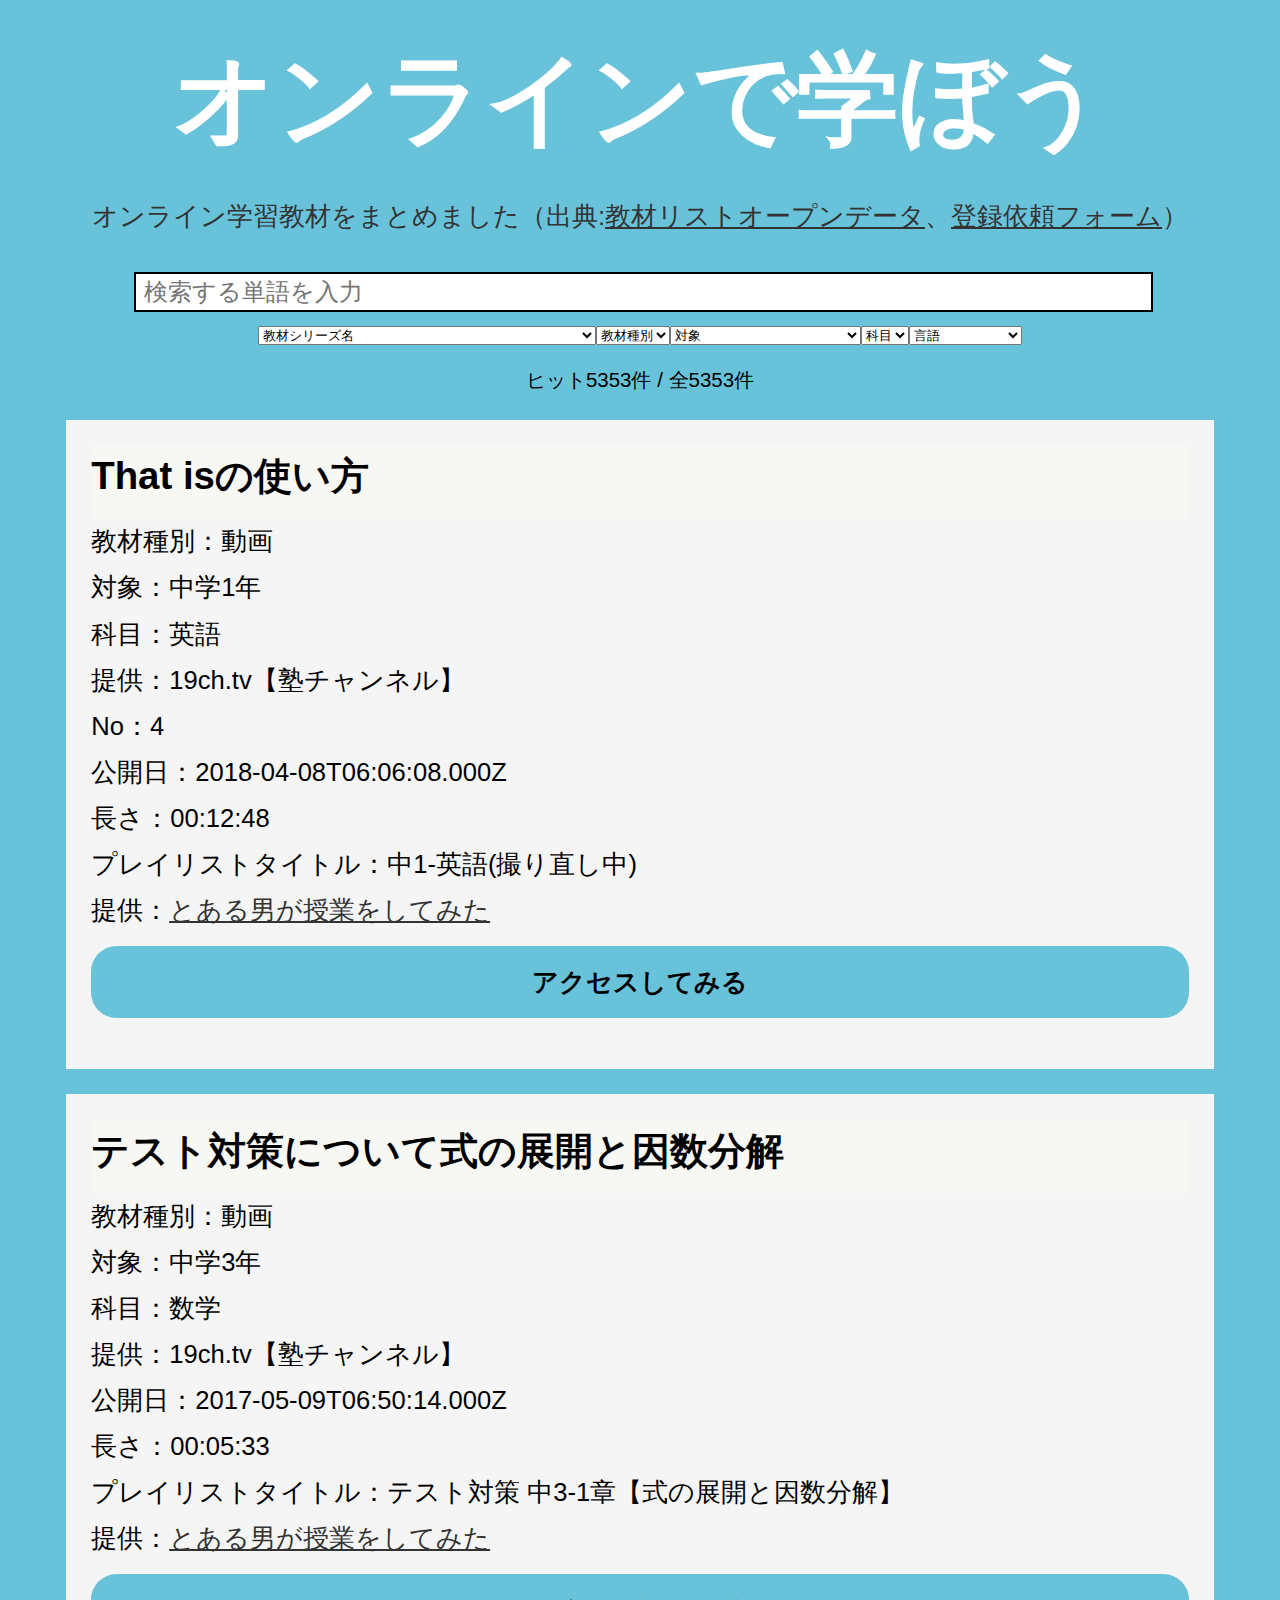
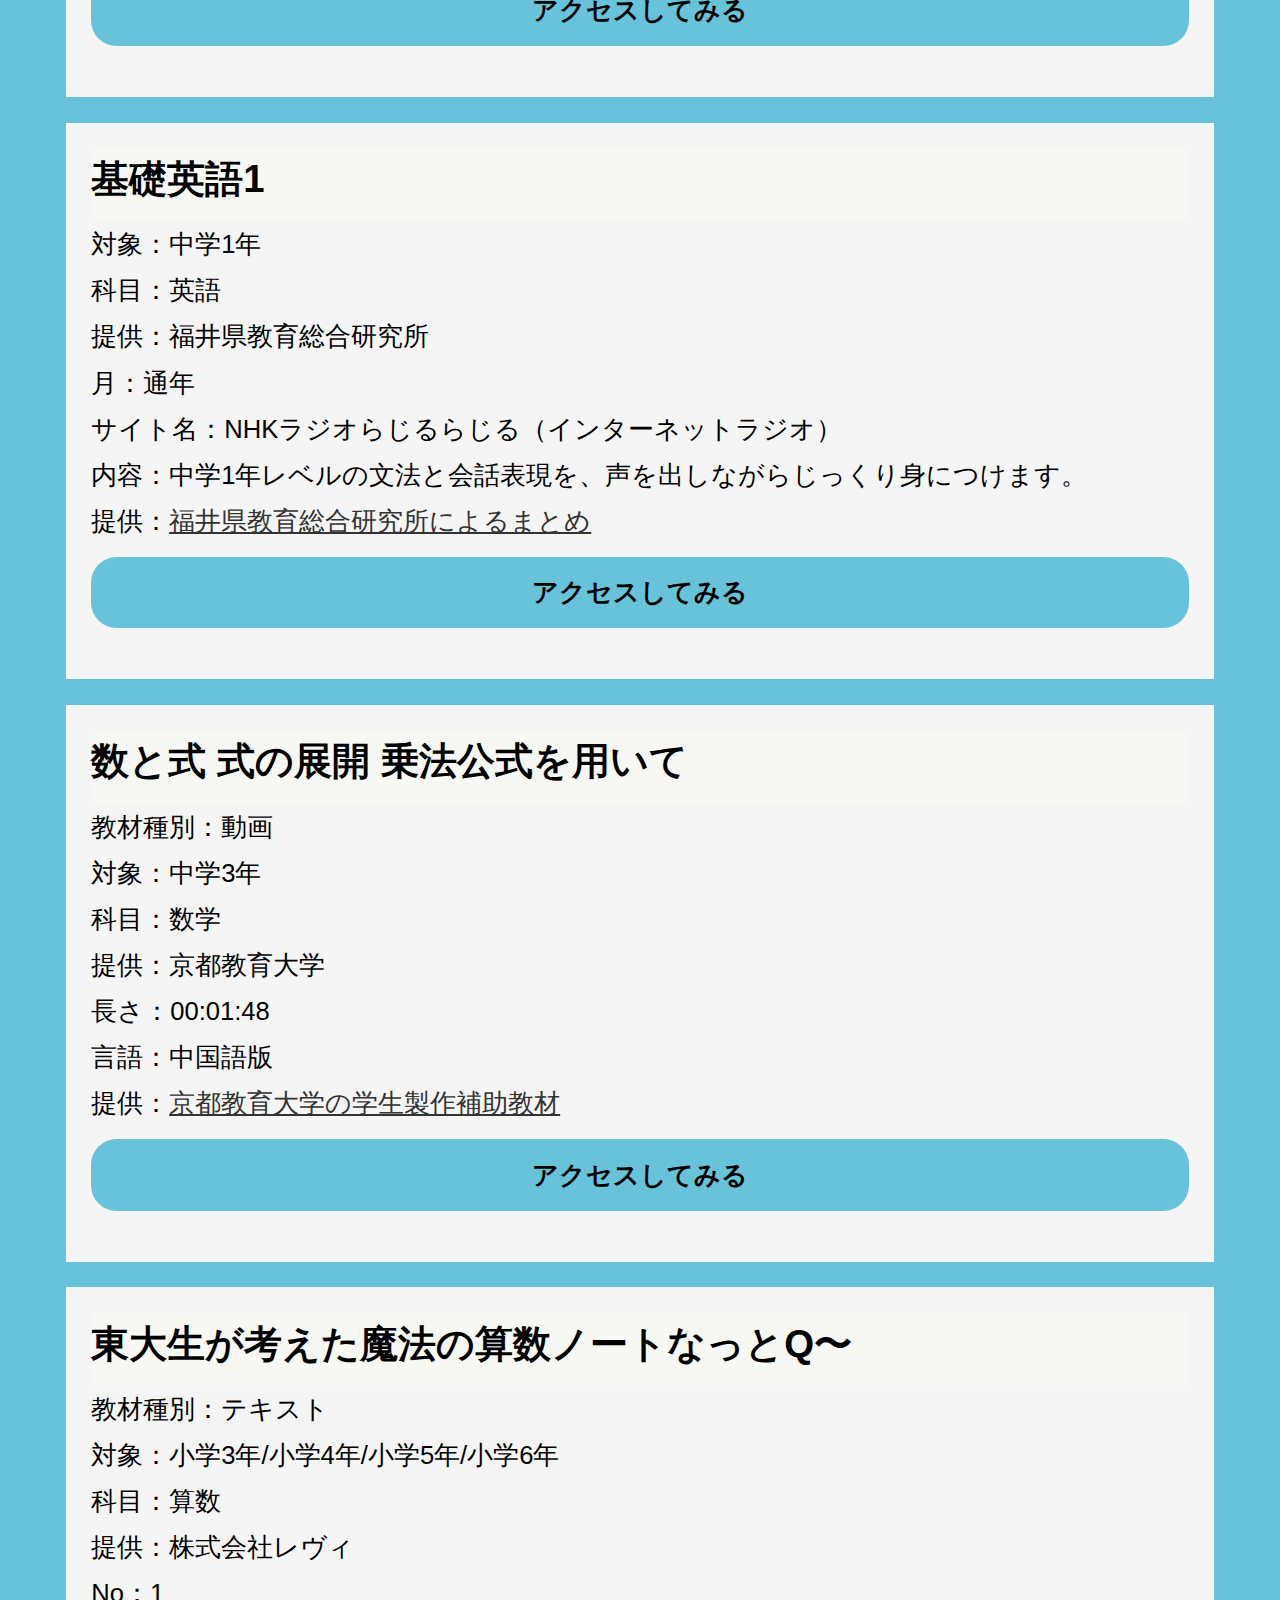
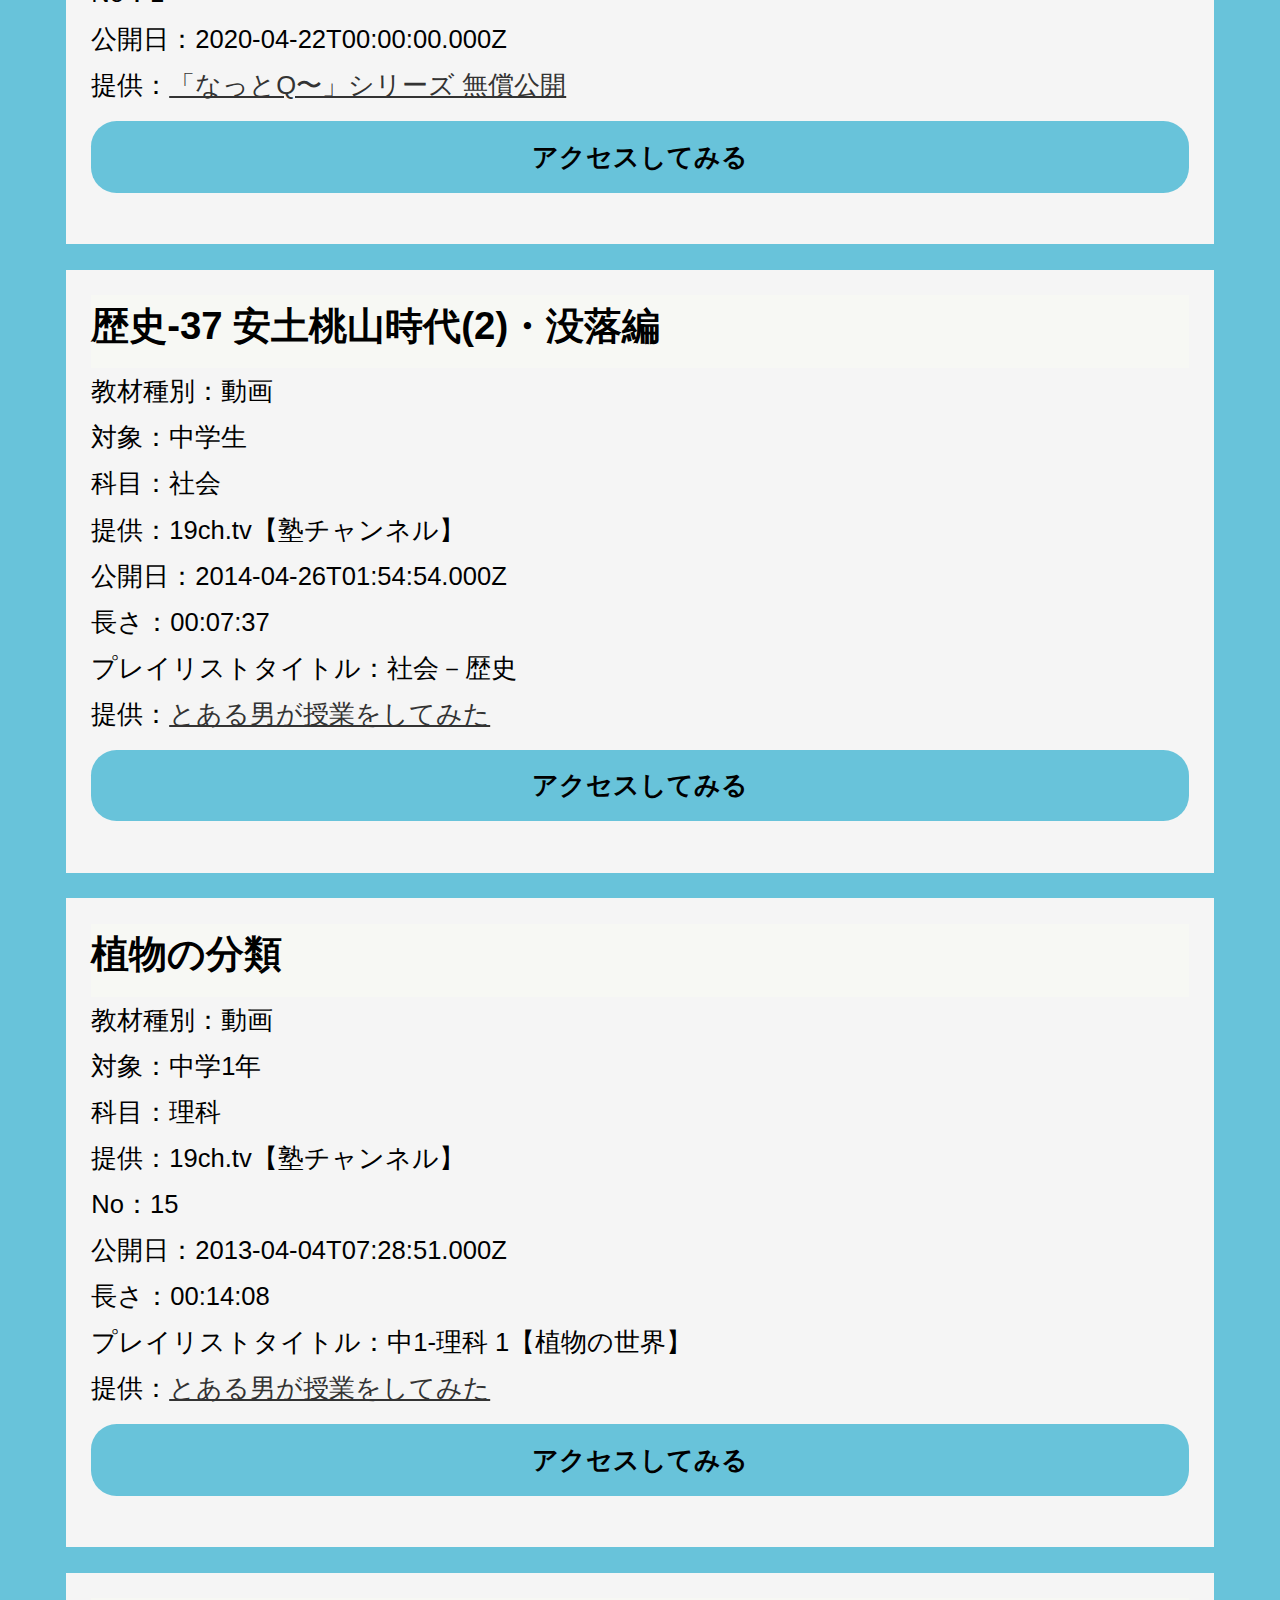
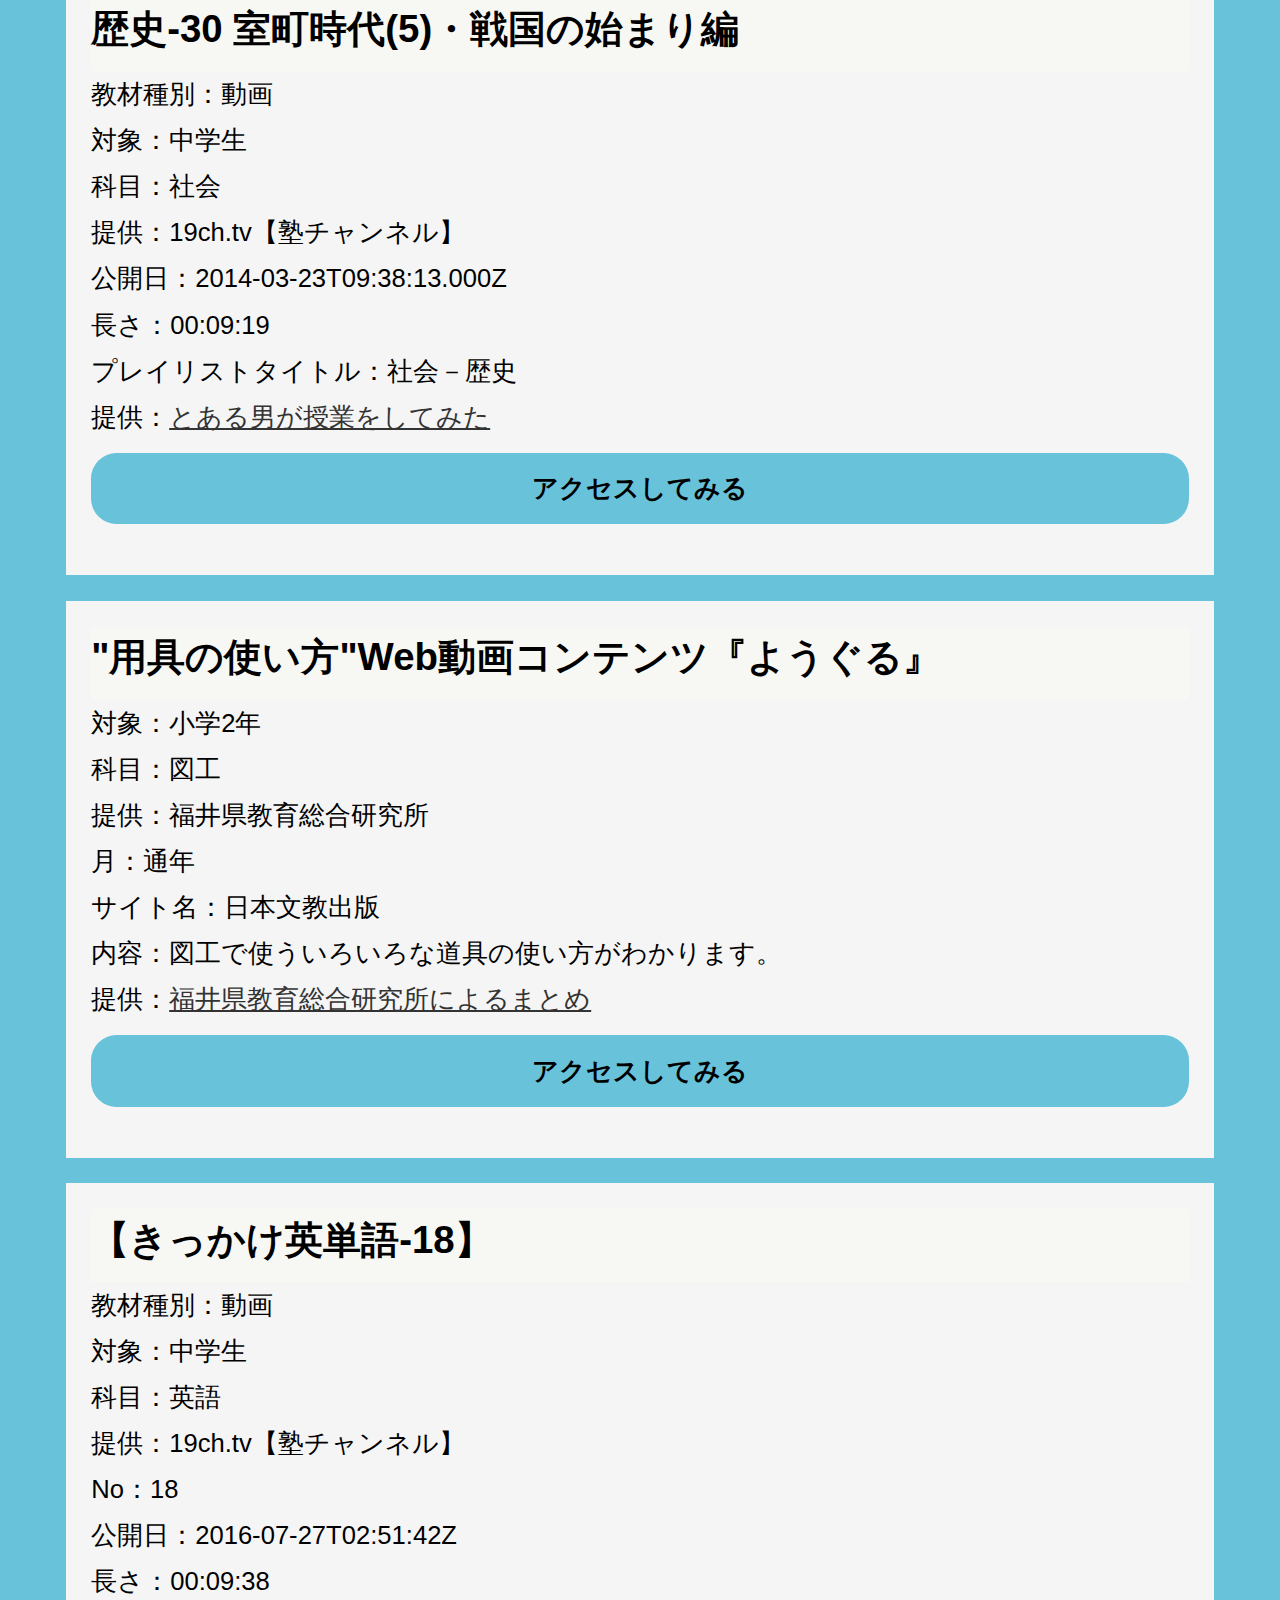
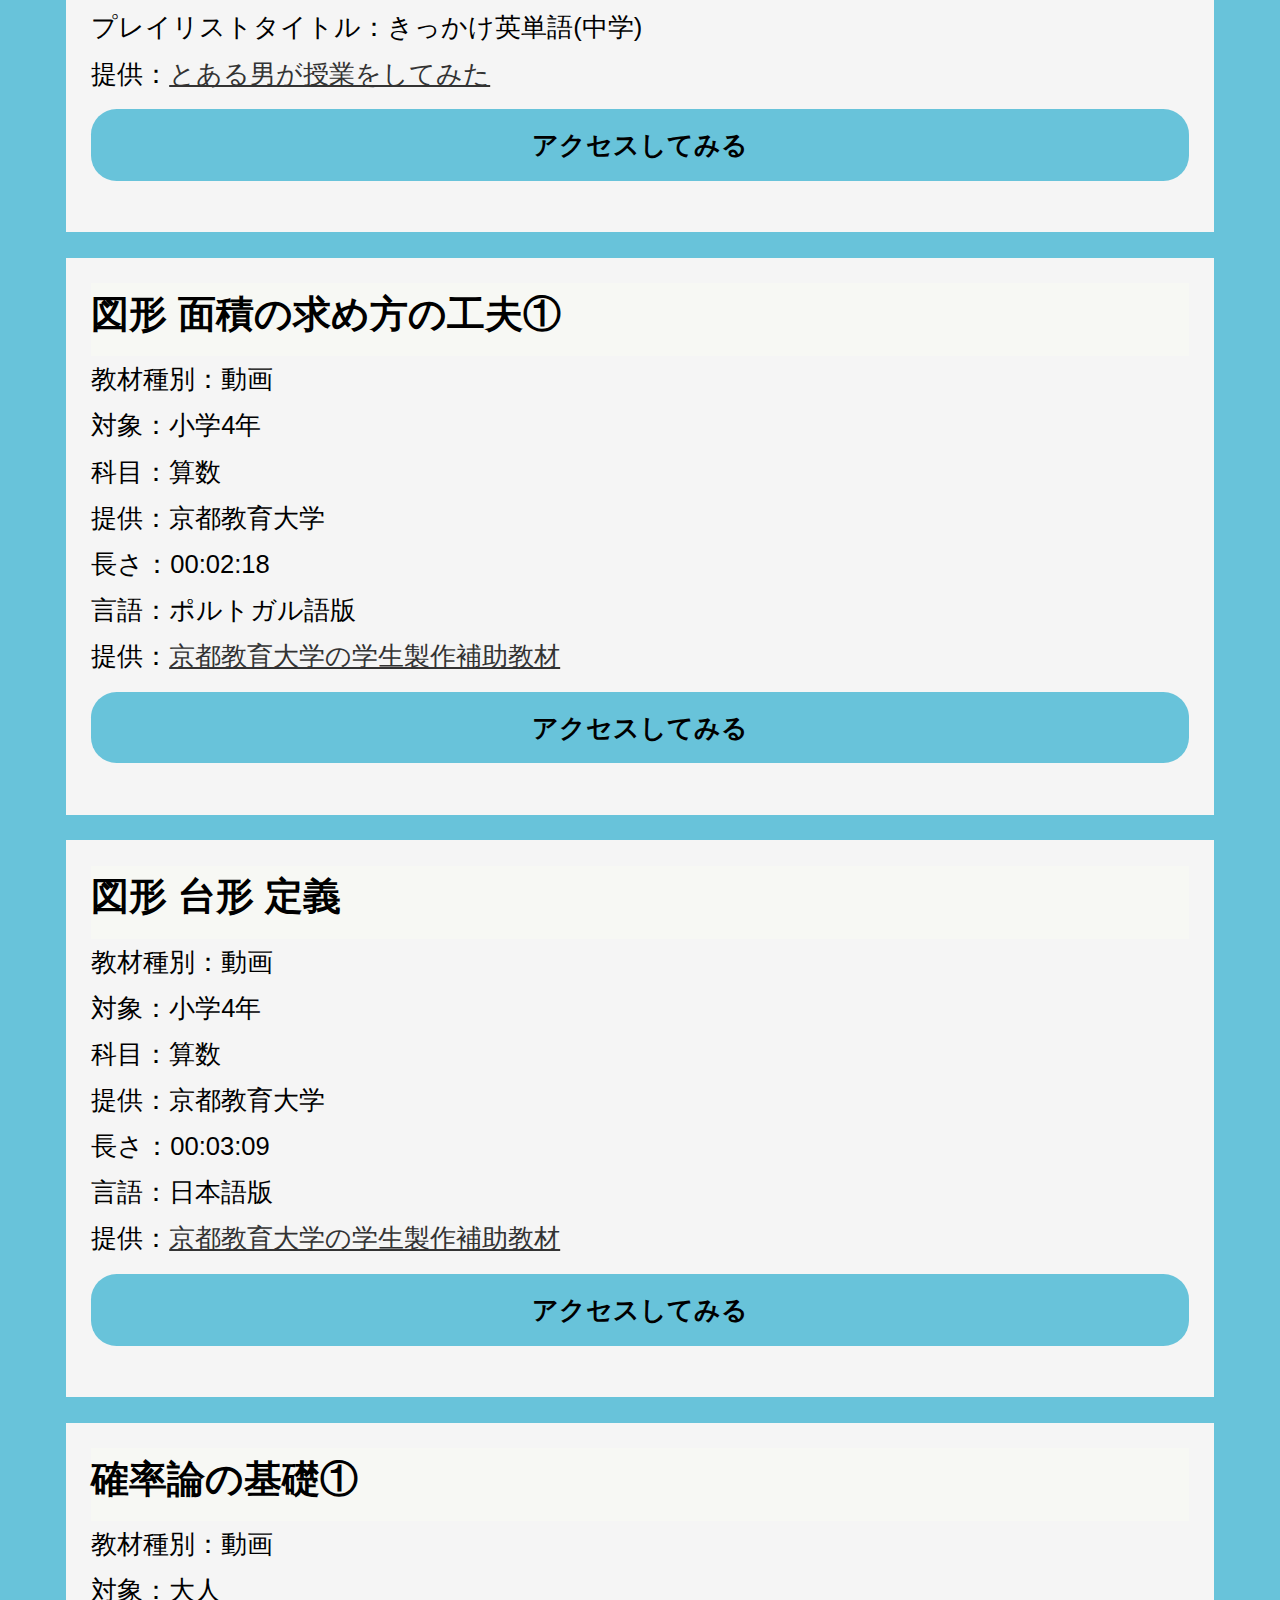
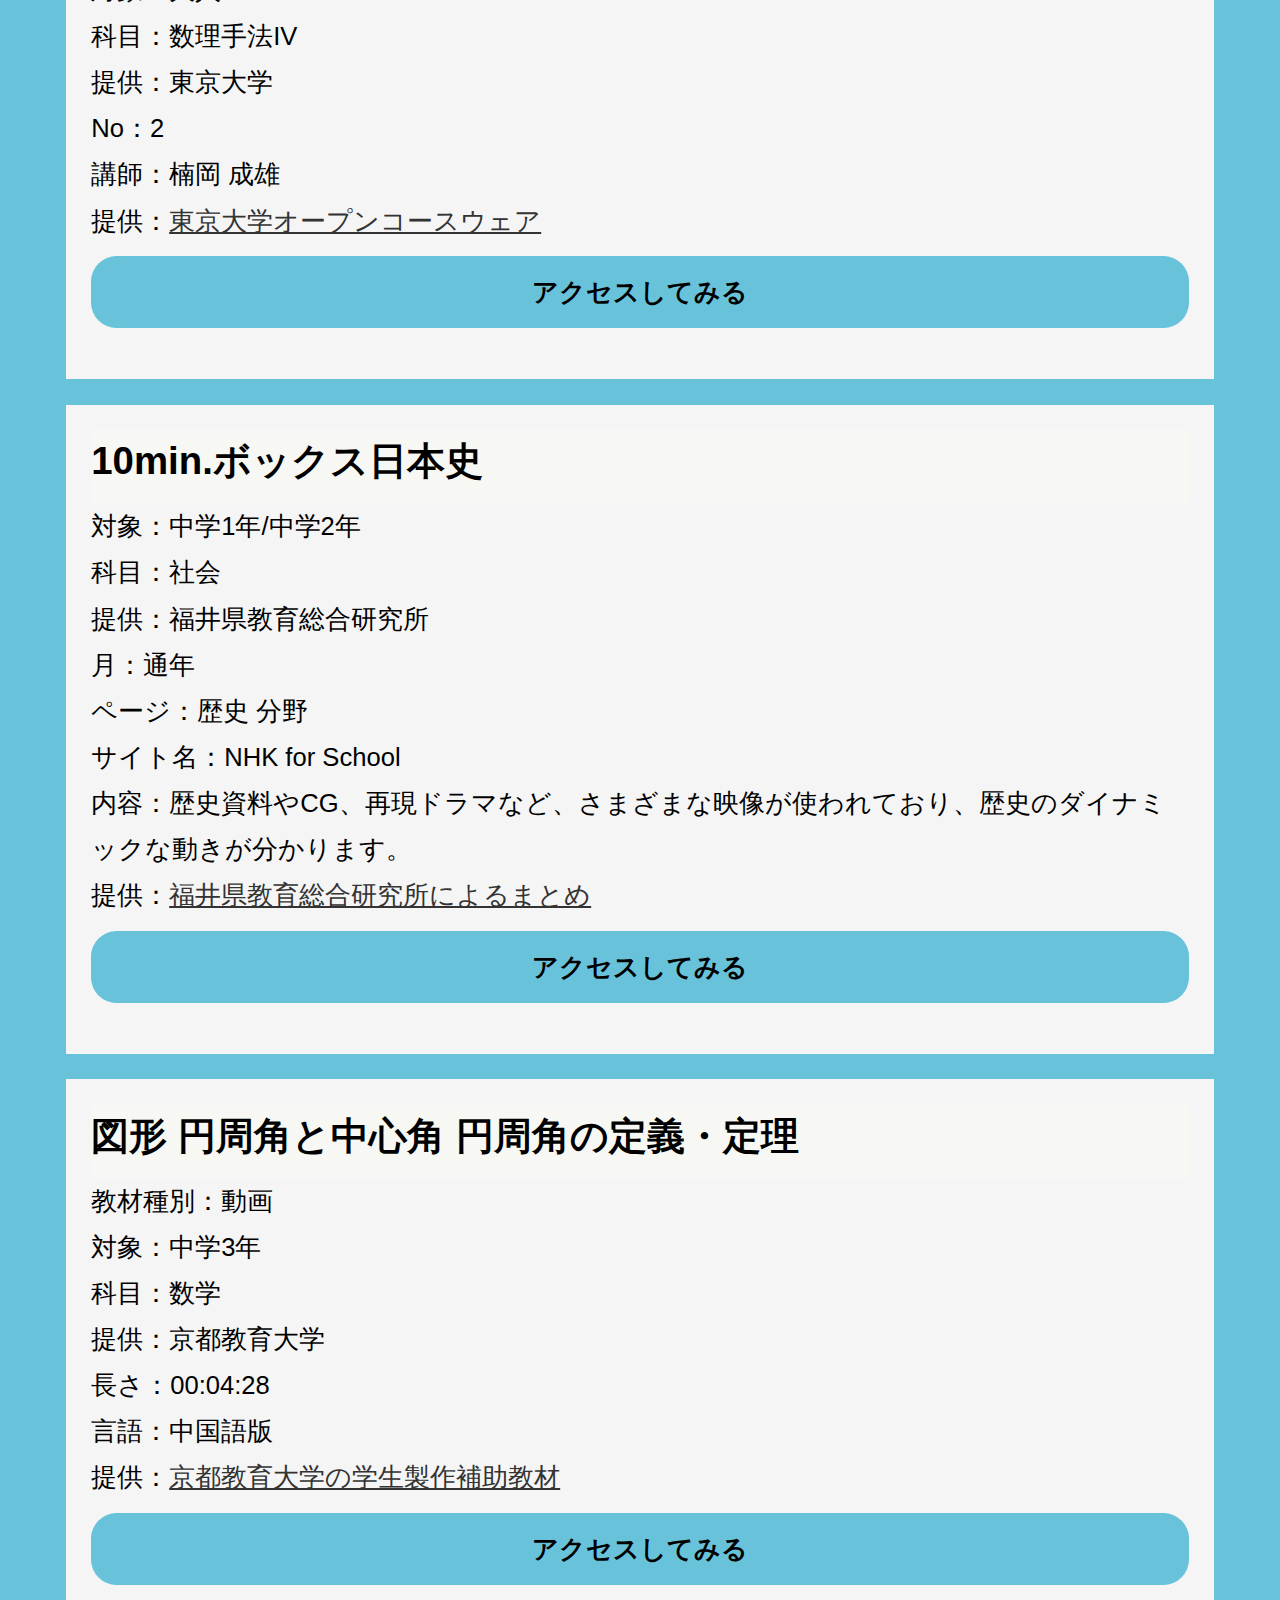
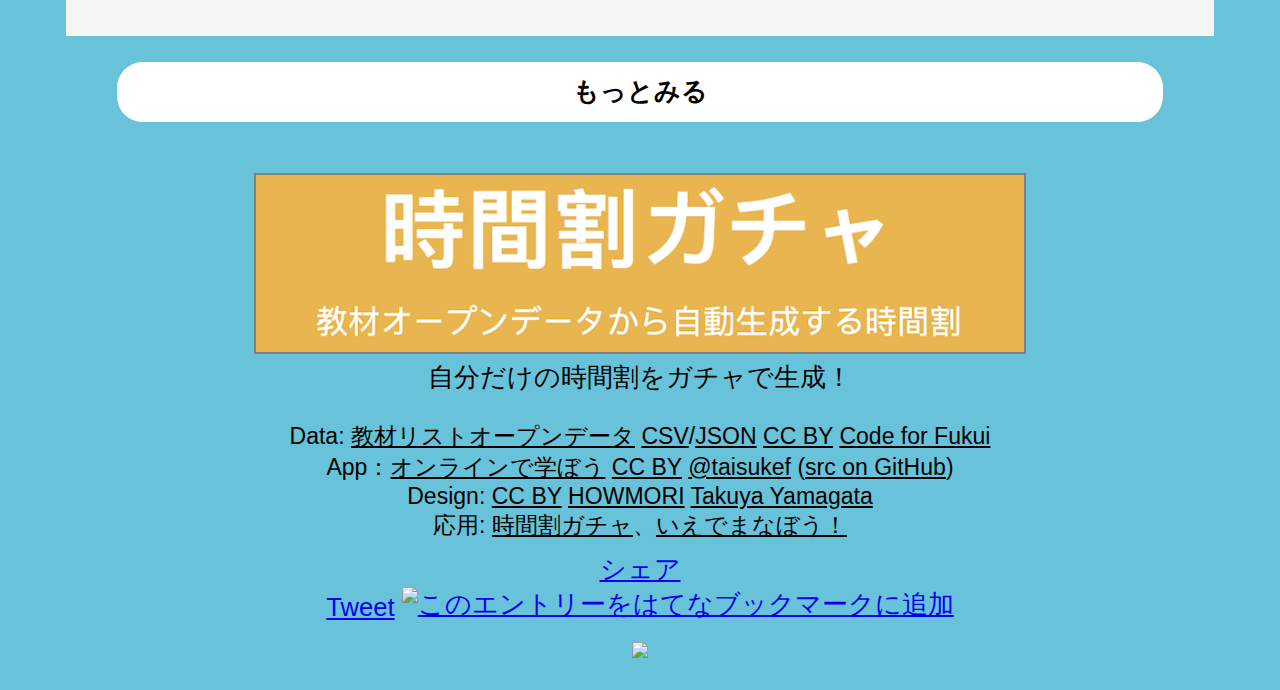
==== commit 724c1839: "update link" ====
--- a/search.html
+++ b/search.html
@@ -135,6 +135,16 @@
 	margin: .5em 3em 2em 3em;
 	cursor: pointer;
 }
+/* banner */
+#link {
+	margin: 1em;
+	text-align: center;
+}
+#link img {
+  width: 60vw;
+  border: 2px solid gray;
+}
+
 /* footer */
 #src {
 	margin: .5em;
@@ -387,6 +397,11 @@
 <div id="note"></div>
 
 
+<div id="link">
+  <a href=index.html><img src=gachatt_banner.png alt='時間割ガチャ'></a><br>
+  自分だけの時間割をガチャで生成！<br>
+</div>
+
 <div id="src">
 Data: <a href=https://fukuno.jig.jp/2820>教材リストオープンデータ</a> <a href=https://code4fukui.github.io/timetable/data/funs.csv>CSV</a>/<a href=https://code4fukui.github.io/timetable/data/funs.json>JSON</a> <a href=https://creativecommons.org/licenses/by/4.0/deed.ja>CC BY</a> <a href=https://github.com/code4fukui/>Code for Fukui</a><br>
 App：<a href=https://code4fukui.github.io/timetable/search.html>オンラインで学ぼう</a> <a href=https://creativecommons.org/licenses/by/4.0/deed.ja>CC BY</a> <a href='https://fukuno.jig.jp/'>@taisukef</a> (<a href=https://github.com/code4fukui/timetable>src on GitHub</a>)<br>
